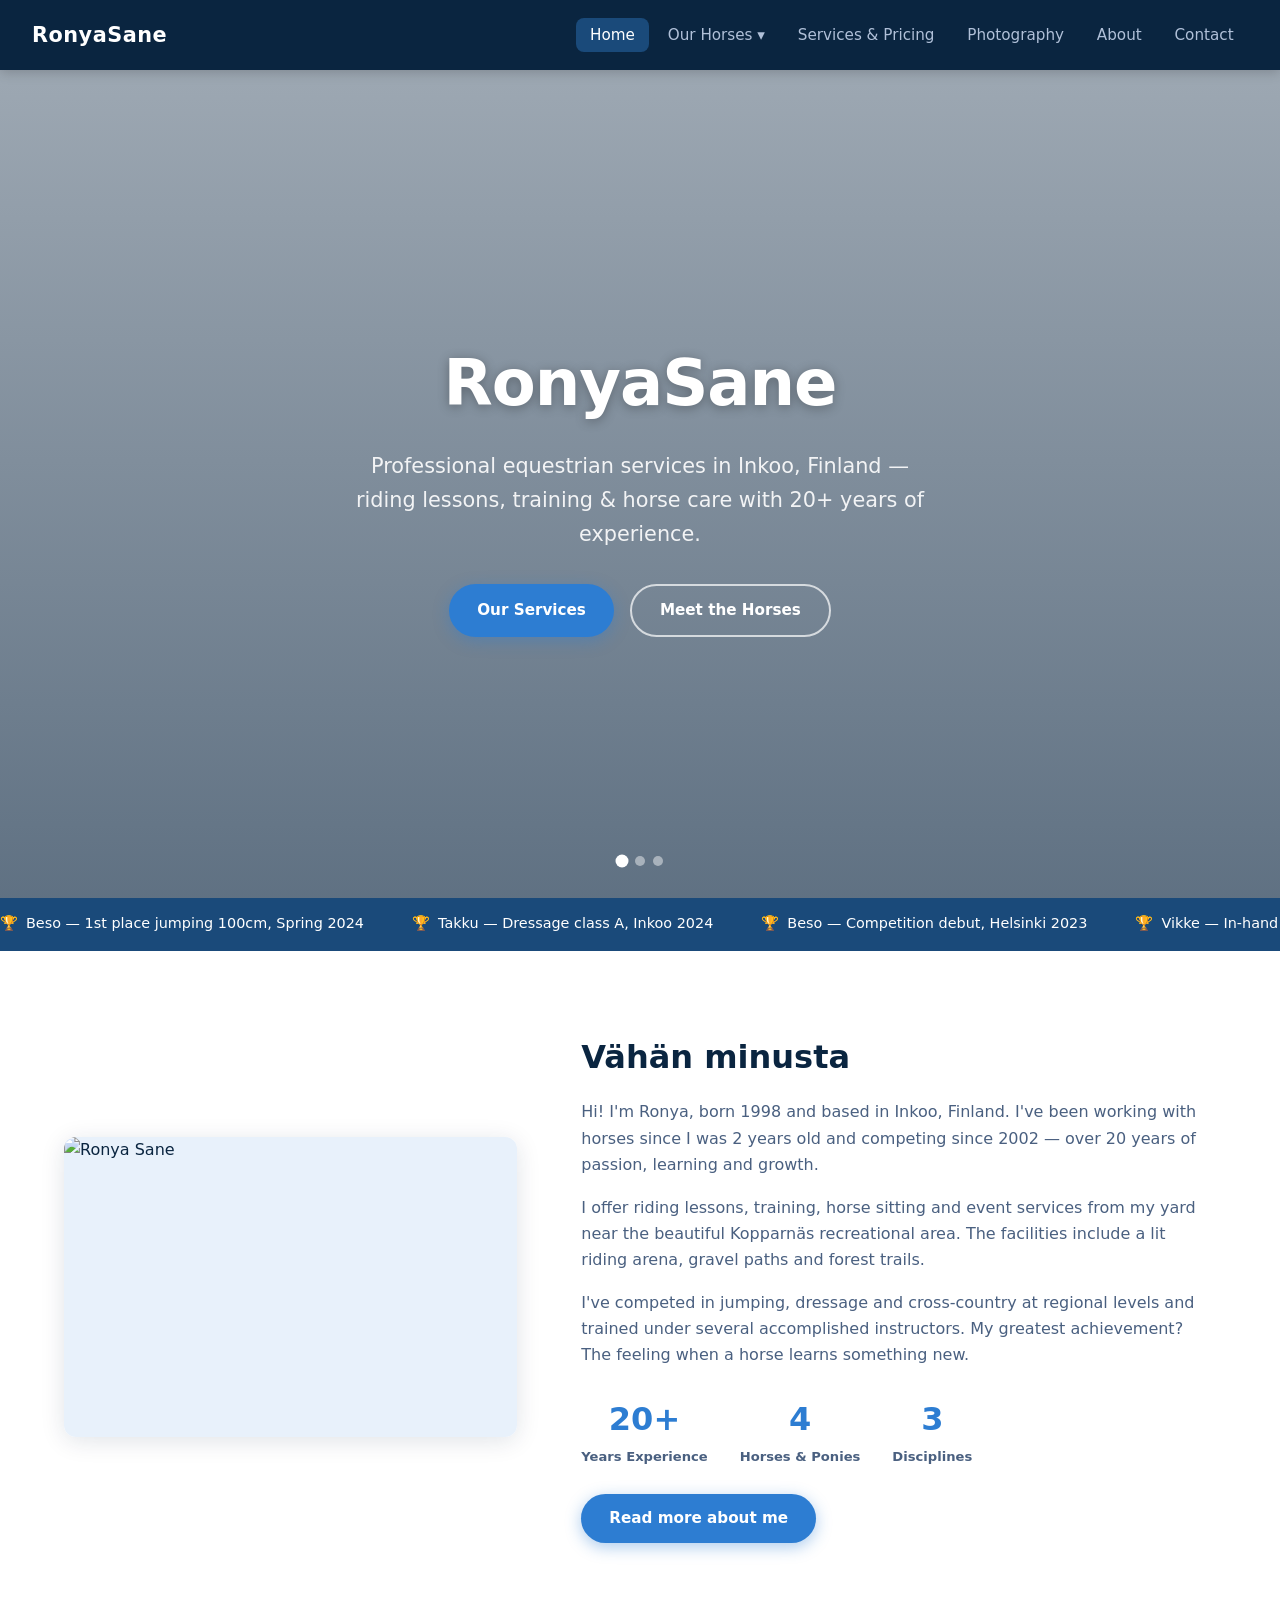
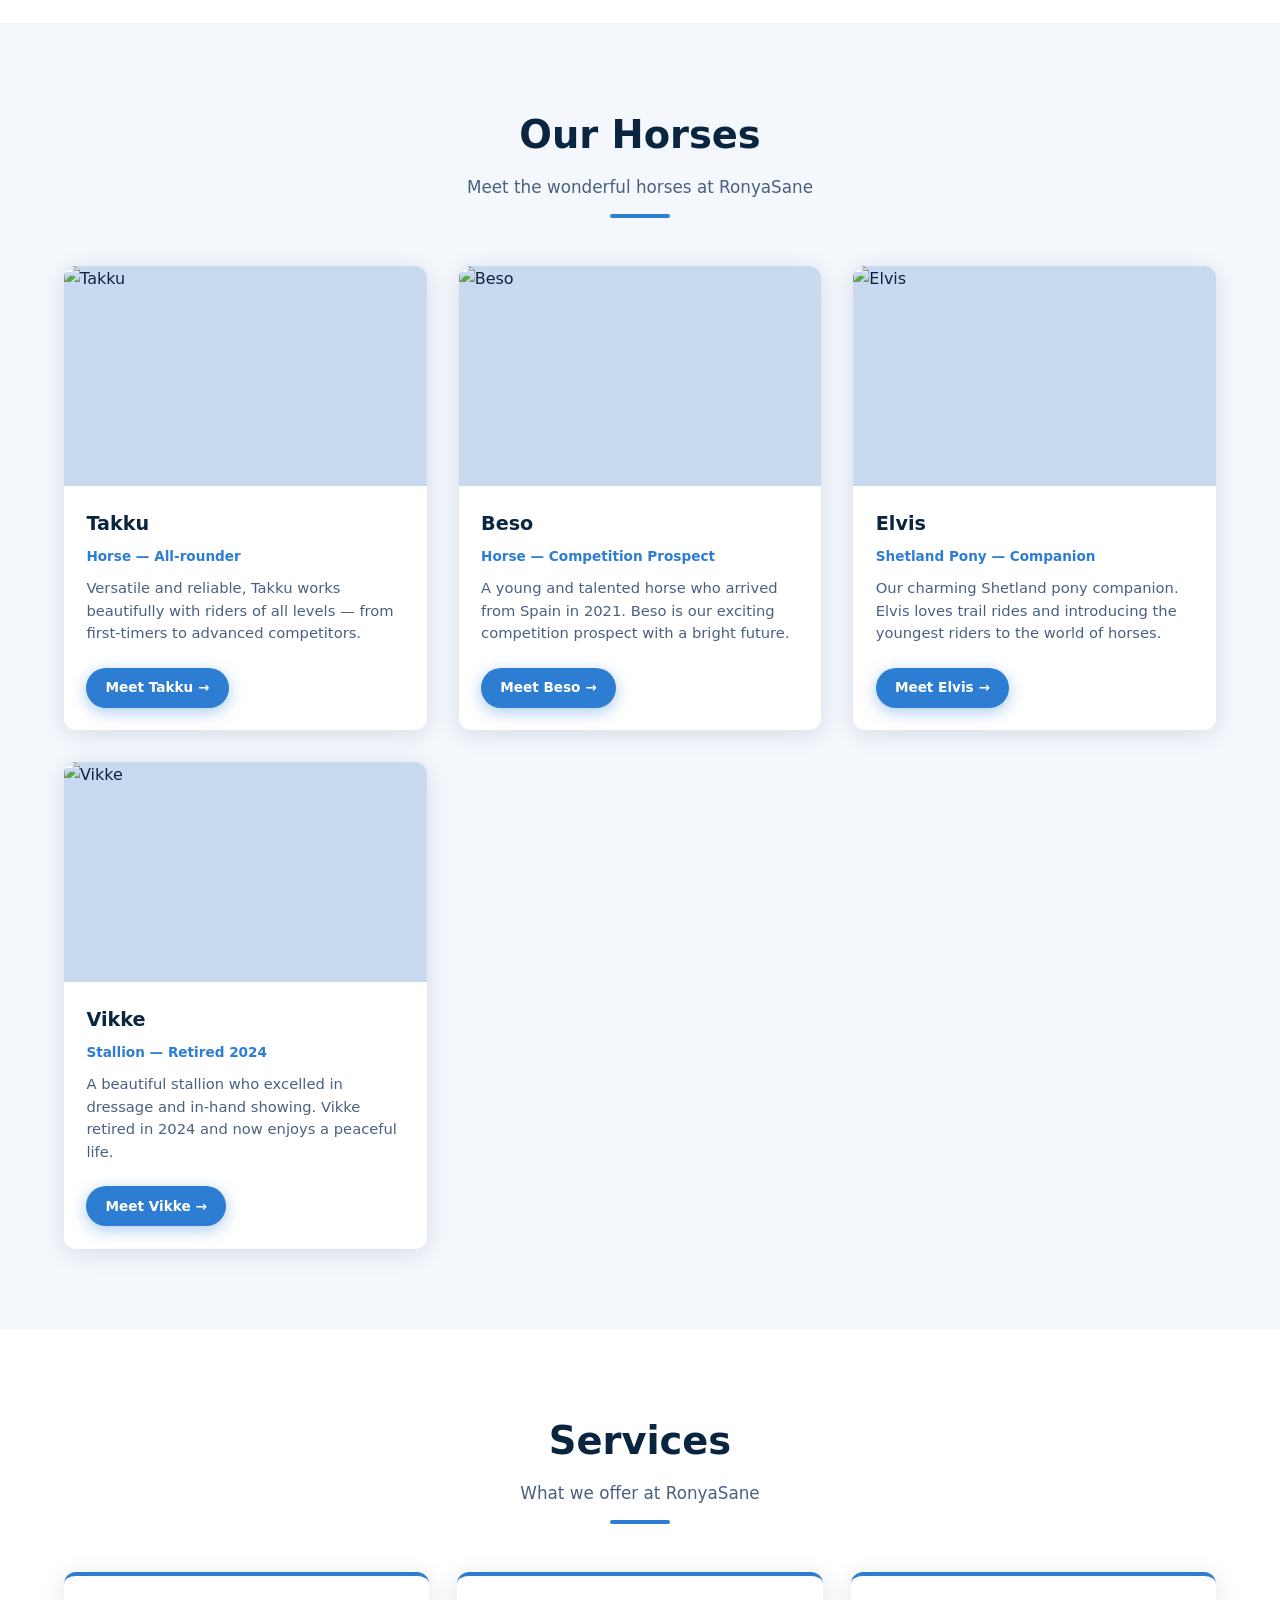
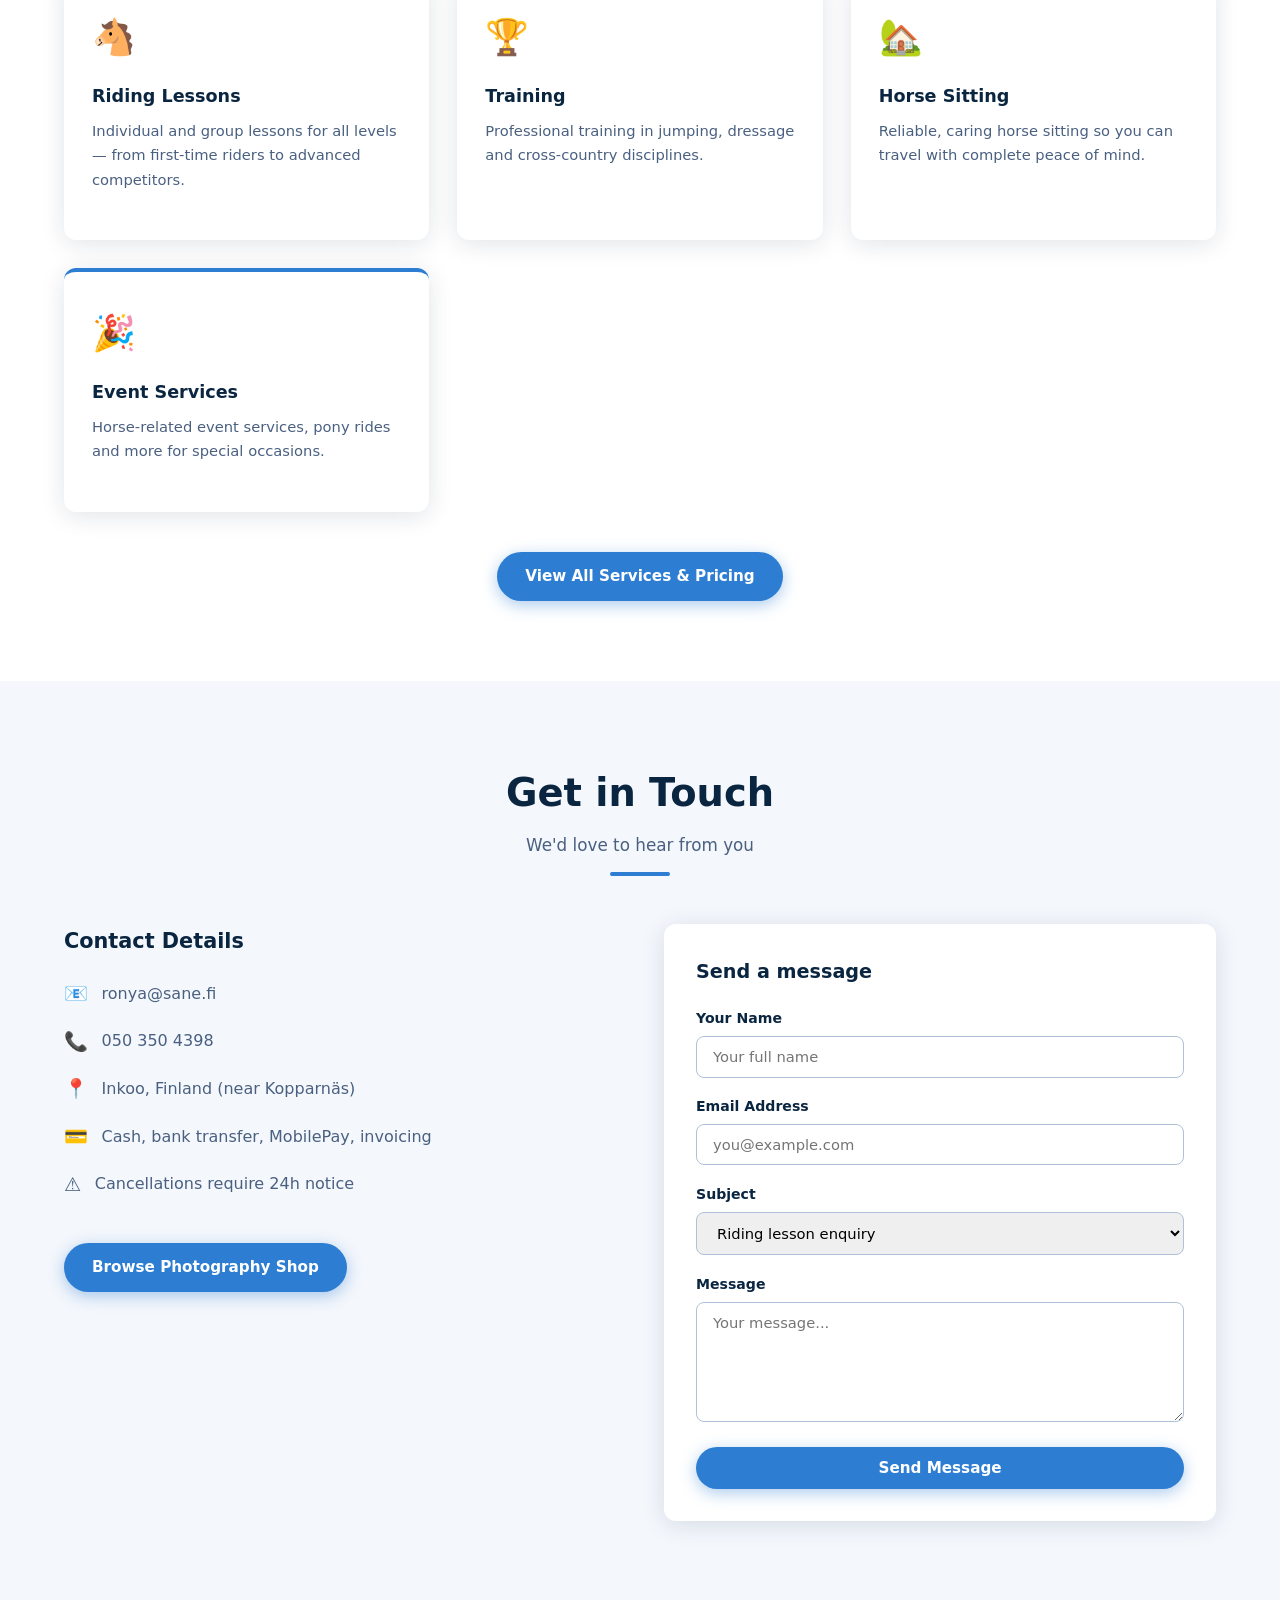
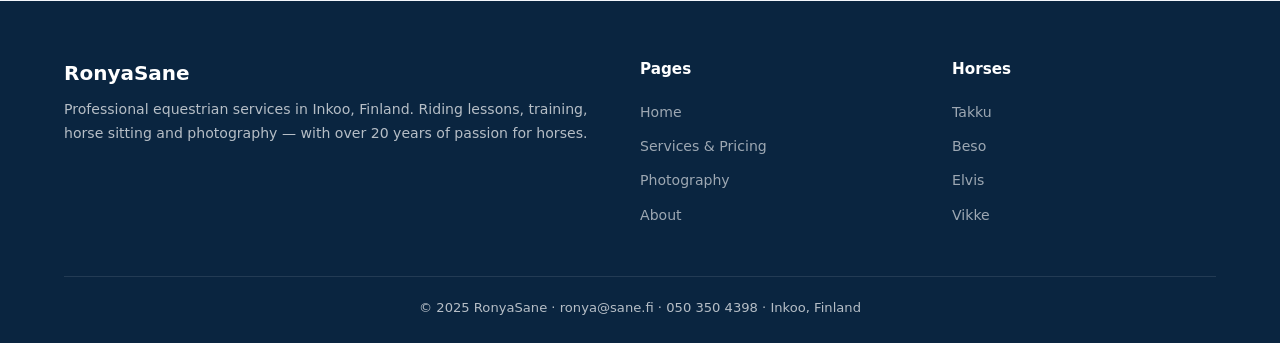
==== index.html @ 9259602b "feat: initial RonyaSane website - Homepage with fading hero slideshow, achievements ticker, horses g" ====
<!DOCTYPE html>
<html lang="en">
<head>
  <meta charset="UTF-8">
  <meta name="viewport" content="width=device-width, initial-scale=1.0">
  <title>RonyaSane — Equestrian Services, Inkoo Finland</title>
  <meta name="description" content="Professional equestrian services in Inkoo, Finland. Riding lessons, training, horse sitting and more with over 20 years of experience.">
  <link rel="stylesheet" href="css/style.css">
</head>
<body>

<!-- ===== NAVBAR ===== -->
<nav class="navbar">
  <div class="navbar-brand">
    <span>RonyaSane</span>
  </div>
  <ul class="nav-links">
    <li><a href="index.html" class="active">Home</a></li>
    <li class="nav-item">
      <a href="#">Our Horses ▾</a>
      <div class="dropdown">
        <a href="horses/takku.html">Takku</a>
        <a href="horses/beso.html">Beso</a>
        <a href="horses/elvis.html">Elvis</a>
        <a href="horses/vikke.html">Vikke</a>
      </div>
    </li>
    <li><a href="services.html">Services &amp; Pricing</a></li>
    <li><a href="photography.html">Photography</a></li>
    <li><a href="about.html">About</a></li>
    <li><a href="index.html#contact">Contact</a></li>
  </ul>
  <button class="hamburger" aria-label="Menu">
    <span></span><span></span><span></span>
  </button>
</nav>

<!-- ===== HERO SLIDESHOW =====
  HOW TO ADD PHOTOS TO THE SLIDESHOW:
  1. Upload your photo to the photos/slideshow/ folder in GitHub
  2. Copy one of the <div class="hero-slide"> blocks below
  3. Change the filename in background-image to match your new photo
  Photo format: JPG, recommended size 1920x1080px
-->
<section class="hero">
  <div class="hero-slides">
    <div class="hero-slide active" style="background-image: url('photos/slideshow/slide1.jpg')"></div>
    <div class="hero-slide" style="background-image: url('photos/slideshow/slide2.jpg')"></div>
    <div class="hero-slide" style="background-image: url('photos/slideshow/slide3.jpg')"></div>
    <!-- Add more: <div class="hero-slide" style="background-image: url('photos/slideshow/slide4.jpg')"></div> -->
  </div>
  <div class="hero-overlay"></div>
  <div class="hero-content">
    <h1>RonyaSane</h1>
    <p>Professional equestrian services in Inkoo, Finland — riding lessons, training &amp; horse care with 20+ years of experience.</p>
    <div style="display:flex;gap:1rem;justify-content:center;flex-wrap:wrap;">
      <a href="services.html" class="btn btn-primary">Our Services</a>
      <a href="#horses" class="btn btn-outline">Meet the Horses</a>
    </div>
  </div>
  <div class="hero-dots"></div>
</section>

<!-- ===== ACHIEVEMENTS TICKER =====
  Edit the ticker-item spans to update achievements.
  Duplicate all items at the bottom to keep the loop seamless.
-->
<div class="achievements-bar">
  <div class="ticker-wrap">
    <div class="ticker">
      <span class="ticker-item">Beso — 1st place jumping 100cm, Spring 2024</span>
      <span class="ticker-item">Takku — Dressage class A, Inkoo 2024</span>
      <span class="ticker-item">Beso — Competition debut, Helsinki 2023</span>
      <span class="ticker-item">Vikke — In-hand showing champion, 2022</span>
      <span class="ticker-item">Ronya — 20 years in equestrian sport</span>
      <!-- Duplicated for seamless scroll loop -->
      <span class="ticker-item">Beso — 1st place jumping 100cm, Spring 2024</span>
      <span class="ticker-item">Takku — Dressage class A, Inkoo 2024</span>
      <span class="ticker-item">Beso — Competition debut, Helsinki 2023</span>
      <span class="ticker-item">Vikke — In-hand showing champion, 2022</span>
      <span class="ticker-item">Ronya — 20 years in equestrian sport</span>
    </div>
  </div>
</div>

<!-- ===== ABOUT INTRO ===== -->
<section class="section">
  <div class="container">
    <div class="about-grid">
      <div class="about-img">
        <!-- Photo: photos/about/ronya.jpg — 800x1000px JPG -->
        <img src="photos/about/ronya.jpg" alt="Ronya Sane" style="min-height:300px;background:#e8f1fb;">
      </div>
      <div class="about-text">
        <h2>Vähän minusta</h2>
        <p>Hi! I'm Ronya, born 1998 and based in Inkoo, Finland. I've been working with horses since I was 2 years old and competing since 2002 — over 20 years of passion, learning and growth.</p>
        <p>I offer riding lessons, training, horse sitting and event services from my yard near the beautiful Kopparnäs recreational area. The facilities include a lit riding arena, gravel paths and forest trails.</p>
        <p>I've competed in jumping, dressage and cross-country at regional levels and trained under several accomplished instructors. My greatest achievement? The feeling when a horse learns something new.</p>
        <div class="stats-row">
          <div class="stat"><div class="stat-num">20+</div><div class="stat-label">Years Experience</div></div>
          <div class="stat"><div class="stat-num">4</div><div class="stat-label">Horses &amp; Ponies</div></div>
          <div class="stat"><div class="stat-num">3</div><div class="stat-label">Disciplines</div></div>
        </div>
        <br>
        <a href="about.html" class="btn btn-primary">Read more about me</a>
      </div>
    </div>
  </div>
</section>

<!-- ===== HORSES ===== -->
<section class="section section-alt" id="horses">
  <div class="container">
    <div class="section-title">
      <h2>Our Horses</h2>
      <p>Meet the wonderful horses at RonyaSane</p>
      <div class="divider"></div>
    </div>
    <div class="horses-grid">

      <div class="horse-card">
        <div class="horse-card-img">
          <!-- Photo: photos/takku/takku-main.jpg — 800x600px JPG -->
          <img src="photos/takku/takku-main.jpg" alt="Takku" style="min-height:220px;background:#c8daf0;">
        </div>
        <div class="horse-card-body">
          <h3>Takku</h3>
          <div class="horse-breed">Horse — All-rounder</div>
          <p>Versatile and reliable, Takku works beautifully with riders of all levels — from first-timers to advanced competitors.</p>
        </div>
        <div class="horse-card-footer">
          <a href="horses/takku.html" class="btn btn-primary" style="font-size:0.85rem;padding:0.55rem 1.2rem;">Meet Takku →</a>
        </div>
      </div>

      <div class="horse-card">
        <div class="horse-card-img">
          <!-- Photo: photos/beso/beso-main.jpg — 800x600px JPG -->
          <img src="photos/beso/beso-main.jpg" alt="Beso" style="min-height:220px;background:#c8daf0;">
        </div>
        <div class="horse-card-body">
          <h3>Beso</h3>
          <div class="horse-breed">Horse — Competition Prospect</div>
          <p>A young and talented horse who arrived from Spain in 2021. Beso is our exciting competition prospect with a bright future.</p>
        </div>
        <div class="horse-card-footer">
          <a href="horses/beso.html" class="btn btn-primary" style="font-size:0.85rem;padding:0.55rem 1.2rem;">Meet Beso →</a>
        </div>
      </div>

      <div class="horse-card">
        <div class="horse-card-img">
          <!-- Photo: photos/elvis/elvis-main.jpg — 800x600px JPG -->
          <img src="photos/elvis/elvis-main.jpg" alt="Elvis" style="min-height:220px;background:#c8daf0;">
        </div>
        <div class="horse-card-body">
          <h3>Elvis</h3>
          <div class="horse-breed">Shetland Pony — Companion</div>
          <p>Our charming Shetland pony companion. Elvis loves trail rides and introducing the youngest riders to the world of horses.</p>
        </div>
        <div class="horse-card-footer">
          <a href="horses/elvis.html" class="btn btn-primary" style="font-size:0.85rem;padding:0.55rem 1.2rem;">Meet Elvis →</a>
        </div>
      </div>

      <div class="horse-card">
        <div class="horse-card-img">
          <!-- Photo: photos/vikke/vikke-main.jpg — 800x600px JPG -->
          <img src="photos/vikke/vikke-main.jpg" alt="Vikke" style="min-height:220px;background:#c8daf0;">
        </div>
        <div class="horse-card-body">
          <h3>Vikke</h3>
          <div class="horse-breed">Stallion — Retired 2024</div>
          <p>A beautiful stallion who excelled in dressage and in-hand showing. Vikke retired in 2024 and now enjoys a peaceful life.</p>
        </div>
        <div class="horse-card-footer">
          <a href="horses/vikke.html" class="btn btn-primary" style="font-size:0.85rem;padding:0.55rem 1.2rem;">Meet Vikke →</a>
        </div>
      </div>

    </div>
  </div>
</section>

<!-- ===== SERVICES PREVIEW ===== -->
<section class="section">
  <div class="container">
    <div class="section-title">
      <h2>Services</h2>
      <p>What we offer at RonyaSane</p>
      <div class="divider"></div>
    </div>
    <div class="services-grid">
      <div class="service-card">
        <div class="service-icon">🐴</div>
        <h3>Riding Lessons</h3>
        <p>Individual and group lessons for all levels — from first-time riders to advanced competitors.</p>
      </div>
      <div class="service-card">
        <div class="service-icon">🏆</div>
        <h3>Training</h3>
        <p>Professional training in jumping, dressage and cross-country disciplines.</p>
      </div>
      <div class="service-card">
        <div class="service-icon">🏡</div>
        <h3>Horse Sitting</h3>
        <p>Reliable, caring horse sitting so you can travel with complete peace of mind.</p>
      </div>
      <div class="service-card">
        <div class="service-icon">🎉</div>
        <h3>Event Services</h3>
        <p>Horse-related event services, pony rides and more for special occasions.</p>
      </div>
    </div>
    <div style="text-align:center;margin-top:2.5rem;">
      <a href="services.html" class="btn btn-primary">View All Services &amp; Pricing</a>
    </div>
  </div>
</section>

<!-- ===== CONTACT ===== -->
<section class="section section-alt" id="contact">
  <div class="container">
    <div class="section-title">
      <h2>Get in Touch</h2>
      <p>We'd love to hear from you</p>
      <div class="divider"></div>
    </div>
    <div class="contact-grid">
      <div class="contact-info">
        <h3>Contact Details</h3>
        <div class="contact-row"><span class="icon">📧</span><span>ronya@sane.fi</span></div>
        <div class="contact-row"><span class="icon">📞</span><span>050 350 4398</span></div>
        <div class="contact-row"><span class="icon">📍</span><span>Inkoo, Finland (near Kopparnäs)</span></div>
        <div class="contact-row"><span class="icon">💳</span><span>Cash, bank transfer, MobilePay, invoicing</span></div>
        <div class="contact-row"><span class="icon">⚠️</span><span>Cancellations require 24h notice</span></div>
        <br>
        <a href="photography.html" class="btn btn-primary">Browse Photography Shop</a>
      </div>
      <div class="contact-form-box">
        <h3 style="color:var(--blue-dark);font-size:1.2rem;margin-bottom:1.25rem;">Send a message</h3>
        <form action="mailto:ronya@sane.fi" method="get" enctype="text/plain">
          <div class="form-group">
            <label for="name">Your Name</label>
            <input type="text" id="name" name="name" placeholder="Your full name" required>
          </div>
          <div class="form-group">
            <label for="cemail">Email Address</label>
            <input type="email" id="cemail" name="email" placeholder="you@example.com">
          </div>
          <div class="form-group">
            <label for="subject">Subject</label>
            <select id="subject" name="subject">
              <option>Riding lesson enquiry</option>
              <option>Training enquiry</option>
              <option>Horse sitting</option>
              <option>Event services</option>
              <option>General question</option>
            </select>
          </div>
          <div class="form-group">
            <label for="message">Message</label>
            <textarea id="message" name="body" placeholder="Your message..."></textarea>
          </div>
          <button type="submit" class="btn btn-primary" style="width:100%;justify-content:center;">Send Message</button>
        </form>
      </div>
    </div>
  </div>
</section>

<!-- ===== FOOTER ===== -->
<footer class="footer">
  <div class="container">
    <div class="footer-grid">
      <div class="footer-brand">
        <h3>RonyaSane</h3>
        <p>Professional equestrian services in Inkoo, Finland. Riding lessons, training, horse sitting and photography — with over 20 years of passion for horses.</p>
      </div>
      <div class="footer-col">
        <h4>Pages</h4>
        <ul>
          <li><a href="index.html">Home</a></li>
          <li><a href="services.html">Services &amp; Pricing</a></li>
          <li><a href="photography.html">Photography</a></li>
          <li><a href="about.html">About</a></li>
        </ul>
      </div>
      <div class="footer-col">
        <h4>Horses</h4>
        <ul>
          <li><a href="horses/takku.html">Takku</a></li>
          <li><a href="horses/beso.html">Beso</a></li>
          <li><a href="horses/elvis.html">Elvis</a></li>
          <li><a href="horses/vikke.html">Vikke</a></li>
        </ul>
      </div>
    </div>
    <div class="footer-bottom">
      <p>© 2025 RonyaSane · ronya@sane.fi · 050 350 4398 · Inkoo, Finland</p>
    </div>
  </div>
</footer>

<script src="js/main.js"></script>
</body>
</html>
---- css/style.css ----
/* ===== CSS VARIABLES ===== */
:root {
  --blue-dark: #0a2540;
  --blue-mid: #1a4a7a;
  --blue-light: #2d7dd2;
  --blue-pale: #e8f1fb;
  --white: #ffffff;
  --grey-light: #f4f7fc;
  --grey-mid: #b0c0d8;
  --text-dark: #0a2540;
  --text-mid: #4a6080;
  --shadow: 0 4px 24px rgba(10,37,64,0.12);
  --radius: 12px;
  --transition: 0.3s ease;
}

/* ===== RESET ===== */
*, *::before, *::after { box-sizing: border-box; margin: 0; padding: 0; }
html { scroll-behavior: smooth; }
body {
  font-family: 'Segoe UI', system-ui, sans-serif;
  color: var(--text-dark);
  background: var(--white);
  line-height: 1.65;
}
img { max-width: 100%; display: block; }
a { color: var(--blue-light); text-decoration: none; transition: color var(--transition); }
a:hover { color: var(--blue-dark); }

/* ===== NAVBAR ===== */
.navbar {
  position: sticky; top: 0; z-index: 1000;
  background: var(--blue-dark);
  display: flex; align-items: center; justify-content: space-between;
  padding: 0 2rem;
  height: 70px;
  box-shadow: 0 2px 12px rgba(0,0,0,0.2);
}
.navbar-brand {
  display: flex; align-items: center; gap: 0.75rem;
}
.navbar-brand span {
  font-size: 1.3rem; font-weight: 700;
  color: var(--white); letter-spacing: 0.5px;
}
.nav-links {
  display: flex; align-items: center; gap: 0.25rem;
  list-style: none;
}
.nav-links a {
  color: var(--grey-mid);
  padding: 0.5rem 0.9rem;
  border-radius: 8px;
  font-size: 0.95rem; font-weight: 500;
  transition: all var(--transition);
}
.nav-links a:hover, .nav-links a.active {
  color: var(--white); background: var(--blue-mid);
}
.nav-item { position: relative; }
.dropdown {
  display: none;
  position: absolute; top: calc(100% + 8px); left: 0;
  background: var(--blue-dark);
  border-radius: var(--radius);
  min-width: 180px;
  box-shadow: var(--shadow);
  overflow: hidden;
  border: 1px solid rgba(255,255,255,0.08);
}
.nav-item:hover .dropdown { display: block; }
.dropdown a {
  display: block; padding: 0.65rem 1.1rem;
  border-radius: 0;
  border-bottom: 1px solid rgba(255,255,255,0.06);
}
.dropdown a:last-child { border-bottom: none; }

.hamburger { display: none; flex-direction: column; gap: 5px; cursor: pointer; padding: 4px; background: none; border: none; }
.hamburger span { display: block; width: 24px; height: 2px; background: var(--white); border-radius: 2px; transition: all var(--transition); }

/* ===== HERO SLIDESHOW ===== */
.hero {
  position: relative; height: 92vh; overflow: hidden;
  display: flex; align-items: center; justify-content: center;
}
.hero-slides { position: absolute; inset: 0; }
.hero-slide {
  position: absolute; inset: 0;
  background-size: cover; background-position: center;
  opacity: 0; transition: opacity 1.4s ease;
}
.hero-slide.active { opacity: 1; }
.hero-overlay {
  position: absolute; inset: 0;
  background: linear-gradient(to bottom, rgba(10,37,64,0.4) 0%, rgba(10,37,64,0.65) 100%);
}
.hero-content {
  position: relative; z-index: 2;
  text-align: center; color: var(--white);
  padding: 0 1.5rem;
}
.hero-content h1 {
  font-size: clamp(2.2rem, 5vw, 4rem);
  font-weight: 800; letter-spacing: -1px;
  margin-bottom: 0.75rem;
  text-shadow: 0 2px 12px rgba(0,0,0,0.3);
}
.hero-content p {
  font-size: clamp(1rem, 2vw, 1.3rem);
  opacity: 0.9; max-width: 600px; margin: 0 auto 2rem;
}
.hero-dots {
  position: absolute; bottom: 2rem; left: 50%; transform: translateX(-50%);
  display: flex; gap: 8px; z-index: 3;
}
.hero-dot {
  width: 10px; height: 10px; border-radius: 50%;
  background: rgba(255,255,255,0.45); cursor: pointer;
  transition: all var(--transition); border: none;
}
.hero-dot.active { background: var(--white); transform: scale(1.3); }

/* ===== BUTTONS ===== */
.btn {
  display: inline-flex; align-items: center; gap: 0.5rem;
  padding: 0.75rem 1.75rem; border-radius: 50px;
  font-weight: 600; font-size: 0.95rem;
  cursor: pointer; transition: all var(--transition);
  border: none; font-family: inherit;
}
.btn-primary {
  background: var(--blue-light); color: var(--white);
  box-shadow: 0 4px 16px rgba(45,125,210,0.4);
}
.btn-primary:hover { background: var(--blue-mid); transform: translateY(-2px); color: var(--white); }
.btn-outline {
  background: transparent; color: var(--white);
  border: 2px solid rgba(255,255,255,0.7);
}
.btn-outline:hover { background: var(--white); color: var(--blue-dark); }

/* ===== SECTIONS ===== */
.section { padding: 5rem 0; }
.section-alt { background: var(--grey-light); }
.container { max-width: 1200px; margin: 0 auto; padding: 0 1.5rem; }
.section-title { text-align: center; margin-bottom: 3rem; }
.section-title h2 {
  font-size: clamp(1.8rem, 3vw, 2.6rem);
  font-weight: 800; color: var(--blue-dark); margin-bottom: 0.5rem;
}
.section-title p { color: var(--text-mid); font-size: 1.05rem; }
.section-title .divider {
  width: 60px; height: 4px;
  background: var(--blue-light); border-radius: 2px;
  margin: 0.75rem auto 0;
}

/* ===== HORSES GRID ===== */
.horses-grid {
  display: grid;
  grid-template-columns: repeat(auto-fill, minmax(280px, 1fr));
  gap: 2rem;
}
.horse-card {
  background: var(--white); border-radius: var(--radius);
  overflow: hidden; box-shadow: var(--shadow);
  transition: transform var(--transition), box-shadow var(--transition);
}
.horse-card:hover { transform: translateY(-6px); box-shadow: 0 12px 36px rgba(10,37,64,0.18); }
.horse-card-img { height: 220px; overflow: hidden; }
.horse-card-img img { width: 100%; height: 100%; object-fit: cover; transition: transform 0.5s ease; }
.horse-card:hover .horse-card-img img { transform: scale(1.06); }
.horse-card-body { padding: 1.4rem; }
.horse-card-body h3 { font-size: 1.2rem; font-weight: 700; color: var(--blue-dark); margin-bottom: 0.3rem; }
.horse-breed { font-size: 0.85rem; color: var(--blue-light); font-weight: 600; margin-bottom: 0.6rem; }
.horse-card-body p { font-size: 0.92rem; color: var(--text-mid); line-height: 1.55; }
.horse-card-footer { padding: 0 1.4rem 1.4rem; }

/* ===== ACHIEVEMENTS TICKER ===== */
.achievements-bar { background: var(--blue-mid); padding: 0.9rem 0; overflow: hidden; }
.ticker-wrap { overflow: hidden; }
.ticker {
  display: flex; gap: 3rem;
  animation: ticker 30s linear infinite;
  white-space: nowrap;
}
.ticker-item { color: var(--white); font-size: 0.9rem; font-weight: 500; display: flex; align-items: center; gap: 0.5rem; }
.ticker-item::before { content: '🏆'; }
@keyframes ticker { from { transform: translateX(0); } to { transform: translateX(-50%); } }

/* ===== PAGE HERO ===== */
.page-hero {
  height: 50vh; position: relative;
  display: flex; align-items: flex-end;
  background-size: cover; background-position: center;
}
.page-hero-overlay {
  position: absolute; inset: 0;
  background: linear-gradient(to top, rgba(10,37,64,0.85) 0%, transparent 60%);
}
.page-hero-content { position: relative; z-index: 1; padding: 2rem; color: var(--white); }
.page-hero-content h1 { font-size: clamp(2rem, 4vw, 3rem); font-weight: 800; }
.badge {
  display: inline-block; padding: 0.3rem 1rem;
  background: var(--blue-light); border-radius: 50px;
  font-size: 0.82rem; font-weight: 600; margin-top: 0.5rem; color: var(--white);
}

/* ===== GALLERY SLIDESHOW ===== */
.gallery-slideshow {
  position: relative; border-radius: var(--radius); overflow: hidden;
  background: var(--blue-dark); aspect-ratio: 16/9;
}
.gallery-slide { position: absolute; inset: 0; opacity: 0; transition: opacity 0.8s ease; }
.gallery-slide.active { opacity: 1; }
.gallery-slide img { width: 100%; height: 100%; object-fit: cover; }
.gallery-nav {
  position: absolute; top: 50%; transform: translateY(-50%);
  display: flex; justify-content: space-between; width: 100%; padding: 0 1rem;
  z-index: 2;
}
.gallery-btn {
  background: rgba(255,255,255,0.2); backdrop-filter: blur(4px);
  border: none; color: var(--white);
  width: 44px; height: 44px; border-radius: 50%;
  font-size: 1.1rem; cursor: pointer;
  transition: background var(--transition);
  display: flex; align-items: center; justify-content: center;
}
.gallery-btn:hover { background: rgba(255,255,255,0.4); }
.gallery-thumbs { display: flex; gap: 0.75rem; margin-top: 0.75rem; overflow-x: auto; padding-bottom: 0.5rem; }
.gallery-thumb { flex-shrink: 0; width: 80px; height: 60px; border-radius: 8px; overflow: hidden; cursor: pointer; border: 2px solid transparent; transition: border-color var(--transition); }
.gallery-thumb.active { border-color: var(--blue-light); }
.gallery-thumb img { width: 100%; height: 100%; object-fit: cover; }

/* ===== STORY / CONTENT ===== */
.story-grid { display: grid; grid-template-columns: 1fr 1fr; gap: 4rem; align-items: center; }
.story-text h2 { font-size: 1.9rem; font-weight: 800; color: var(--blue-dark); margin-bottom: 1rem; }
.story-text p { color: var(--text-mid); margin-bottom: 1rem; }
.story-img { border-radius: var(--radius); overflow: hidden; box-shadow: var(--shadow); }

/* ===== ACHIEVEMENTS LIST ===== */
.achievements-list { display: flex; flex-direction: column; gap: 0.75rem; }
.achievement-item {
  display: flex; align-items: center; gap: 1rem;
  background: var(--white); border-radius: 10px;
  padding: 1rem 1.25rem; box-shadow: 0 2px 8px rgba(10,37,64,0.07);
  border-left: 4px solid var(--blue-light);
}
.achievement-icon { font-size: 1.4rem; flex-shrink: 0; }
.achievement-info h4 { font-size: 0.95rem; font-weight: 700; color: var(--blue-dark); }
.achievement-info p { font-size: 0.85rem; color: var(--text-mid); }
.achievement-date { margin-left: auto; font-size: 0.82rem; color: var(--blue-light); font-weight: 600; white-space: nowrap; }

/* ===== PHOTOGRAPHY SHOP ===== */
.photo-grid {
  display: grid; grid-template-columns: repeat(auto-fill, minmax(260px, 1fr));
  gap: 1.5rem;
}
.photo-item {
  position: relative; border-radius: var(--radius); overflow: hidden;
  background: var(--blue-dark); box-shadow: var(--shadow);
}
.photo-item img {
  width: 100%; display: block;
  transition: transform 0.5s ease, filter 0.3s ease;
  user-select: none; pointer-events: none;
  -webkit-user-drag: none;
}
.photo-item:hover img { transform: scale(1.04); filter: brightness(0.75); }
.photo-watermark {
  position: absolute; inset: 0;
  display: flex; align-items: center; justify-content: center;
  pointer-events: none; z-index: 2;
}
.photo-watermark-text {
  font-size: clamp(0.9rem, 2.5vw, 1.3rem);
  font-weight: 800; color: rgba(255,255,255,0.35);
  letter-spacing: 2px; text-transform: uppercase;
  transform: rotate(-30deg); white-space: nowrap;
  text-shadow: 0 1px 4px rgba(0,0,0,0.5);
  user-select: none;
}
.photo-overlay {
  position: absolute; inset: 0; z-index: 3;
  display: flex; flex-direction: column;
  align-items: center; justify-content: flex-end;
  padding: 1.25rem;
  background: linear-gradient(to top, rgba(10,37,64,0.85) 0%, transparent 50%);
  opacity: 0; transition: opacity var(--transition);
}
.photo-item:hover .photo-overlay { opacity: 1; }
.photo-title { color: var(--white); font-weight: 600; margin-bottom: 0.5rem; text-align: center; font-size: 0.9rem; }
.photo-price { color: #7ec8f7; font-weight: 700; margin-bottom: 0.75rem; }
.add-to-basket {
  background: var(--blue-light); color: var(--white);
  border: none; padding: 0.55rem 1.2rem; border-radius: 50px;
  font-weight: 600; font-size: 0.85rem; cursor: pointer;
  transition: background var(--transition); font-family: inherit;
}
.add-to-basket:hover { background: var(--blue-dark); }

/* ===== BASKET ===== */
.basket-toggle {
  position: fixed; bottom: 2rem; right: 2rem; z-index: 900;
  background: var(--blue-dark); color: var(--white);
  width: 60px; height: 60px; border-radius: 50%;
  display: flex; align-items: center; justify-content: center;
  font-size: 1.4rem; cursor: pointer; box-shadow: var(--shadow);
  transition: transform var(--transition); border: none;
}
.basket-toggle:hover { transform: scale(1.1); }
.basket-badge {
  position: absolute; top: -4px; right: -4px;
  background: var(--blue-light); color: var(--white);
  width: 22px; height: 22px; border-radius: 50%;
  font-size: 0.75rem; font-weight: 700;
  display: flex; align-items: center; justify-content: center;
}
.basket-panel {
  position: fixed; right: 0; top: 0; bottom: 0;
  width: min(400px, 100vw); z-index: 1100;
  background: var(--white); box-shadow: -4px 0 30px rgba(10,37,64,0.15);
  transform: translateX(100%); transition: transform var(--transition);
  display: flex; flex-direction: column;
}
.basket-panel.open { transform: translateX(0); }
.basket-header {
  background: var(--blue-dark); color: var(--white);
  padding: 1.25rem 1.5rem;
  display: flex; align-items: center; justify-content: space-between;
}
.basket-header h3 { font-size: 1.1rem; font-weight: 700; }
.basket-close { background: none; border: none; color: var(--white); font-size: 1.3rem; cursor: pointer; opacity: 0.8; }
.basket-close:hover { opacity: 1; }
.basket-items { flex: 1; overflow-y: auto; padding: 1.25rem; }
.basket-item {
  display: flex; align-items: center; gap: 1rem;
  padding: 0.85rem 0; border-bottom: 1px solid var(--blue-pale);
}
.basket-item-thumb { width: 64px; height: 48px; object-fit: cover; border-radius: 6px; flex-shrink: 0; }
.basket-item-info { flex: 1; }
.basket-item-info h4 { font-size: 0.9rem; font-weight: 600; color: var(--blue-dark); }
.basket-item-info p { font-size: 0.82rem; color: var(--text-mid); }
.basket-item-remove { background: none; border: none; color: var(--grey-mid); cursor: pointer; font-size: 1rem; }
.basket-item-remove:hover { color: #e53e3e; }
.basket-empty { text-align: center; color: var(--text-mid); padding: 3rem 1rem; }
.basket-footer { padding: 1.25rem 1.5rem; border-top: 1px solid var(--blue-pale); background: var(--grey-light); }
.basket-total { display: flex; justify-content: space-between; font-weight: 700; font-size: 1rem; color: var(--blue-dark); margin-bottom: 1rem; }
.basket-form input, .basket-form textarea {
  width: 100%; padding: 0.65rem 1rem;
  border: 1.5px solid var(--grey-mid); border-radius: 8px;
  font-size: 0.9rem; margin-bottom: 0.6rem;
  transition: border-color var(--transition); font-family: inherit;
}
.basket-form input:focus, .basket-form textarea:focus { border-color: var(--blue-light); outline: none; }
.basket-form textarea { resize: vertical; min-height: 60px; }
.checkout-btn {
  width: 100%; background: var(--blue-light); color: var(--white);
  border: none; padding: 0.85rem; border-radius: 50px;
  font-weight: 700; font-size: 0.95rem; cursor: pointer;
  transition: background var(--transition); font-family: inherit;
}
.checkout-btn:hover { background: var(--blue-dark); }
.basket-overlay { position: fixed; inset: 0; z-index: 1050; background: rgba(10,37,64,0.4); backdrop-filter: blur(2px); display: none; }
.basket-overlay.open { display: block; }

/* ===== SERVICES ===== */
.services-grid { display: grid; grid-template-columns: repeat(auto-fill, minmax(280px, 1fr)); gap: 1.75rem; }
.service-card {
  background: var(--white); border-radius: var(--radius);
  padding: 2rem 1.75rem; box-shadow: var(--shadow);
  transition: transform var(--transition); border-top: 4px solid var(--blue-light);
}
.service-card:hover { transform: translateY(-4px); }
.service-icon { font-size: 2.2rem; margin-bottom: 1rem; }
.service-card h3 { font-size: 1.1rem; font-weight: 700; color: var(--blue-dark); margin-bottom: 0.5rem; }
.service-card p { color: var(--text-mid); font-size: 0.92rem; margin-bottom: 1rem; }
.service-price { font-size: 1.3rem; font-weight: 800; color: var(--blue-light); }
.service-price span { font-size: 0.82rem; font-weight: 400; color: var(--text-mid); }

/* ===== ABOUT ===== */
.about-grid { display: grid; grid-template-columns: 1fr 1.4fr; gap: 4rem; align-items: center; }
.about-img { border-radius: var(--radius); overflow: hidden; box-shadow: var(--shadow); }
.about-img img { width: 100%; }
.about-text h2 { font-size: 2rem; font-weight: 800; color: var(--blue-dark); margin-bottom: 1rem; }
.about-text p { color: var(--text-mid); margin-bottom: 1rem; }
.stats-row { display: flex; gap: 2rem; margin-top: 1.5rem; flex-wrap: wrap; }
.stat { text-align: center; }
.stat-num { font-size: 2rem; font-weight: 800; color: var(--blue-light); }
.stat-label { font-size: 0.82rem; color: var(--text-mid); font-weight: 600; }

/* ===== CONTACT ===== */
.contact-grid { display: grid; grid-template-columns: 1fr 1fr; gap: 3rem; }
.contact-info h3 { font-size: 1.3rem; font-weight: 700; color: var(--blue-dark); margin-bottom: 1.25rem; }
.contact-row { display: flex; align-items: center; gap: 0.85rem; margin-bottom: 1rem; color: var(--text-mid); }
.contact-row .icon { font-size: 1.2rem; flex-shrink: 0; }
.contact-form-box { background: var(--white); padding: 2rem; border-radius: var(--radius); box-shadow: var(--shadow); }
.form-group { margin-bottom: 1.1rem; }
.form-group label { display: block; font-weight: 600; font-size: 0.88rem; color: var(--blue-dark); margin-bottom: 0.35rem; }
.form-group input, .form-group textarea, .form-group select {
  width: 100%; padding: 0.7rem 1rem;
  border: 1.5px solid var(--grey-mid); border-radius: 8px;
  font-size: 0.92rem; font-family: inherit;
  transition: border-color var(--transition);
}
.form-group input:focus, .form-group textarea:focus, .form-group select:focus { border-color: var(--blue-light); outline: none; }
.form-group textarea { min-height: 120px; resize: vertical; }

/* ===== FOOTER ===== */
.footer { background: var(--blue-dark); color: rgba(255,255,255,0.7); padding: 3.5rem 0 1.5rem; }
.footer-grid { display: grid; grid-template-columns: 2fr 1fr 1fr; gap: 3rem; margin-bottom: 2.5rem; }
.footer-brand h3 { color: var(--white); font-size: 1.25rem; font-weight: 700; margin-bottom: 0.5rem; }
.footer-brand p { font-size: 0.88rem; line-height: 1.7; }
.footer-col h4 { color: var(--white); font-size: 0.95rem; font-weight: 700; margin-bottom: 1rem; }
.footer-col ul { list-style: none; }
.footer-col ul li { margin-bottom: 0.5rem; }
.footer-col ul a { color: rgba(255,255,255,0.6); font-size: 0.88rem; }
.footer-col ul a:hover { color: var(--white); }
.footer-bottom { border-top: 1px solid rgba(255,255,255,0.1); padding-top: 1.25rem; text-align: center; font-size: 0.82rem; }

/* ===== TOAST ===== */
.toast {
  position: fixed; bottom: 6rem; right: 2rem; z-index: 2000;
  background: var(--blue-dark); color: var(--white);
  padding: 0.85rem 1.5rem; border-radius: 50px;
  font-size: 0.9rem; font-weight: 600; box-shadow: var(--shadow);
  transform: translateY(20px); opacity: 0;
  transition: all var(--transition); pointer-events: none;
}
.toast.show { transform: translateY(0); opacity: 1; }

/* ===== MODAL ===== */
.modal-overlay {
  position: fixed; inset: 0; z-index: 2000;
  background: rgba(10,37,64,0.5);
  align-items: center; justify-content: center;
  display: none;
}
.modal-overlay.open { display: flex; }
.modal { background: var(--white); border-radius: var(--radius); padding: 2.5rem; max-width: 440px; width: 90%; text-align: center; box-shadow: var(--shadow); }
.modal-icon { font-size: 3rem; margin-bottom: 1rem; }
.modal h3 { font-size: 1.4rem; font-weight: 800; color: var(--blue-dark); margin-bottom: 0.5rem; }
.modal p { color: var(--text-mid); margin-bottom: 1.5rem; }

/* ===== RESPONSIVE ===== */
@media (max-width: 900px) {
  .story-grid, .about-grid, .contact-grid { grid-template-columns: 1fr; gap: 2rem; }
  .footer-grid { grid-template-columns: 1fr 1fr; }
}
@media (max-width: 700px) {
  .nav-links { display: none; flex-direction: column; position: fixed; inset: 70px 0 0 0; background: var(--blue-dark); padding: 1.5rem; gap: 0.5rem; overflow-y: auto; z-index: 999; }
  .nav-links.open { display: flex; }
  .hamburger { display: flex; }
  .dropdown { position: static; box-shadow: none; border: none; background: rgba(255,255,255,0.05); border-radius: 8px; margin-top: 0.25rem; }
  .footer-grid { grid-template-columns: 1fr; gap: 2rem; }
  .hero { height: 75vh; }
  .page-hero { height: 40vh; }
}
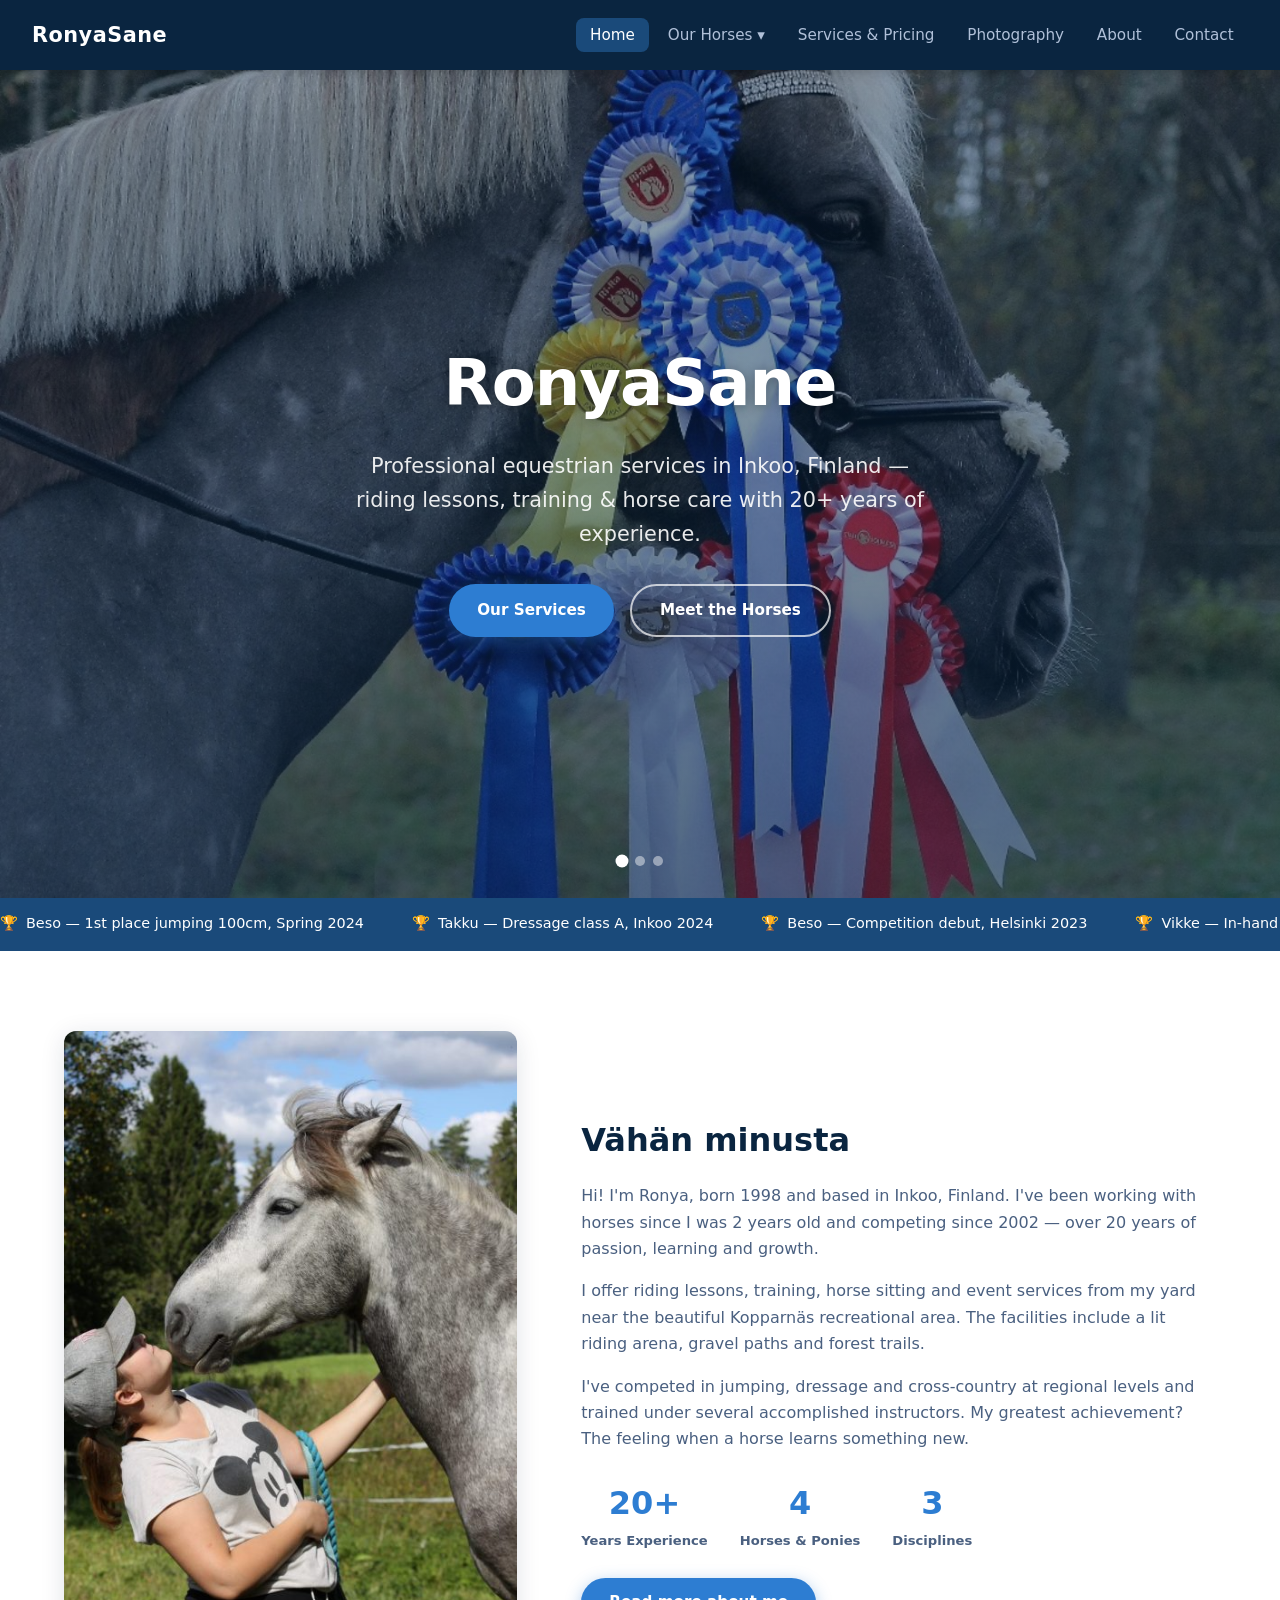
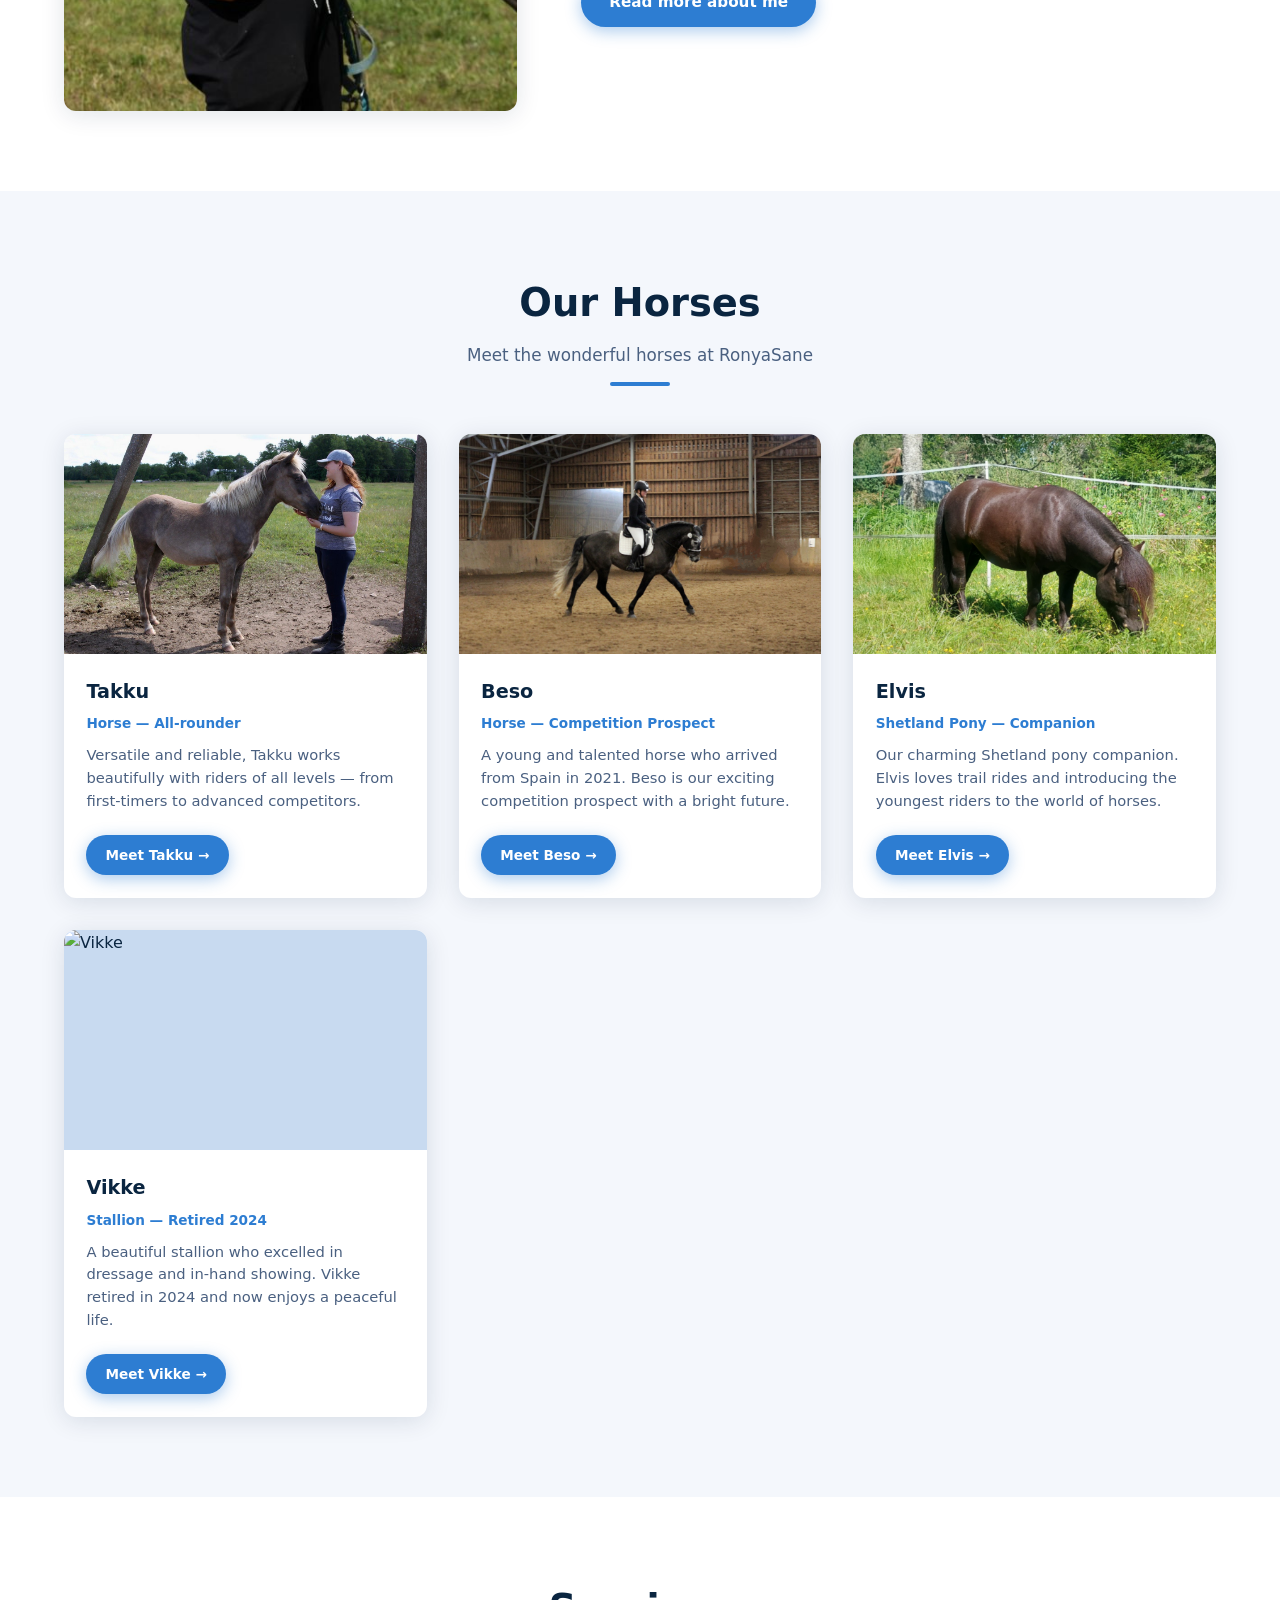
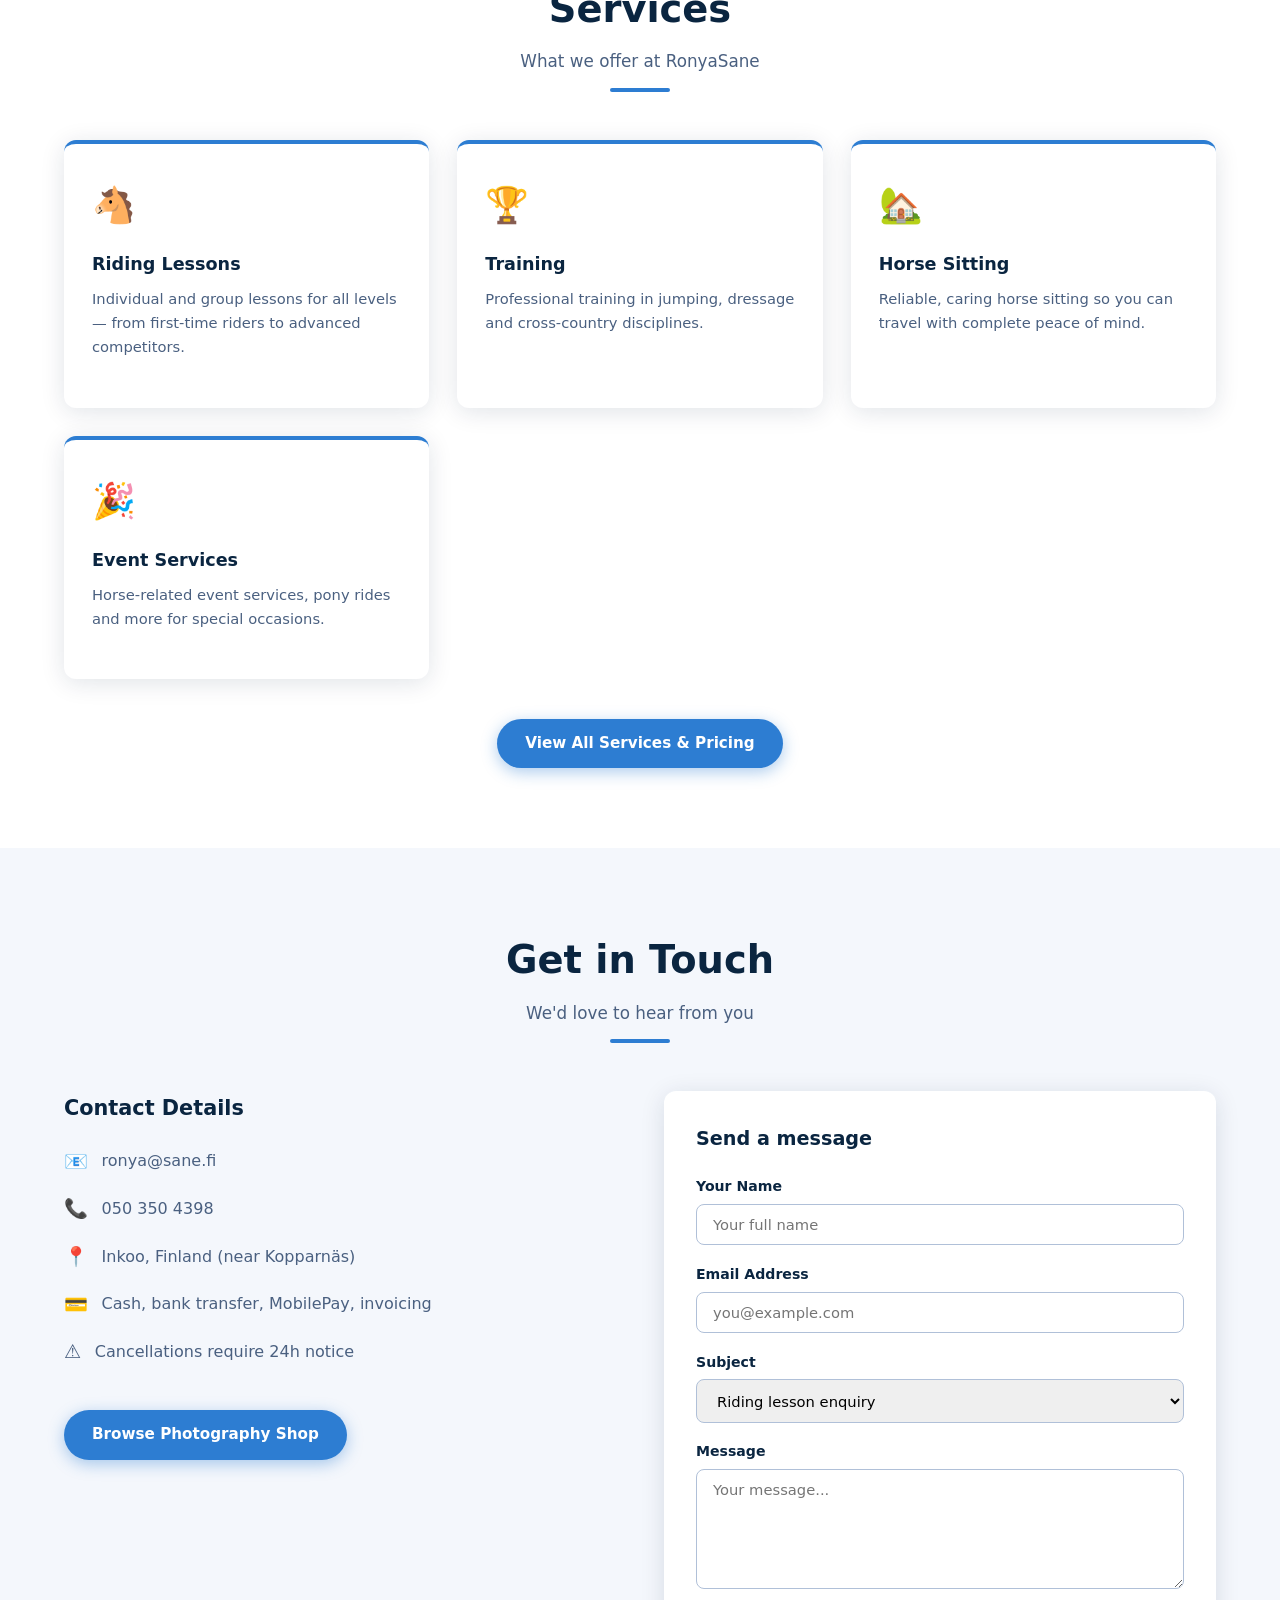
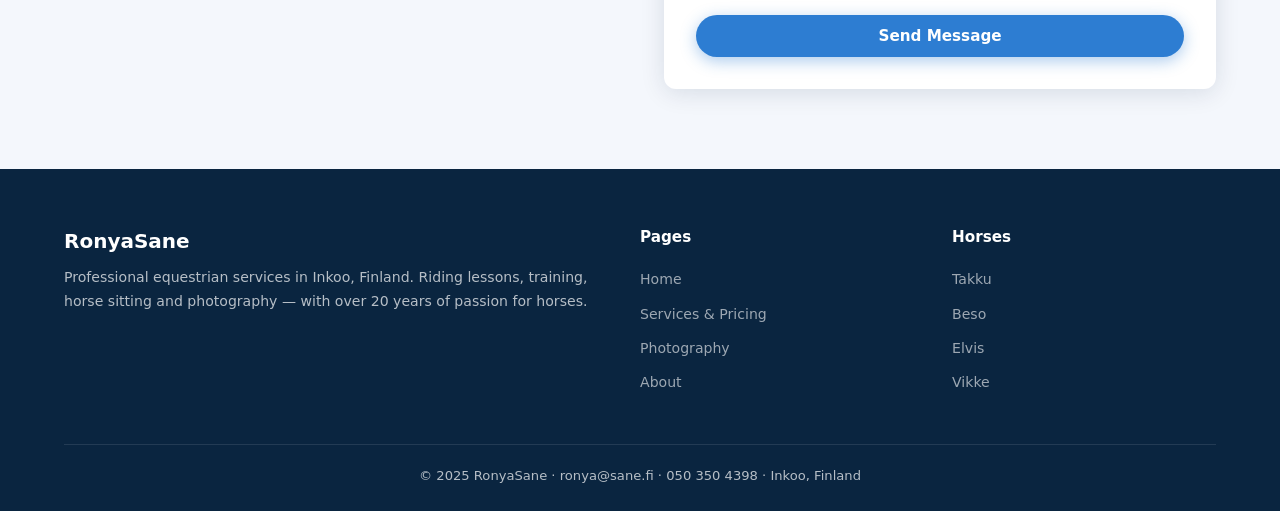
==== commit da0c2477: "fix: match photo filenames to actual uploaded files - photography.html: photo-1..5.jpg → photo-1..5." ====
--- a/index.html
+++ b/index.html
@@ -44,10 +44,11 @@
 -->
 <section class="hero">
   <div class="hero-slides">
-    <div class="hero-slide active" style="background-image: url('photos/slideshow/slide1.jpg')"></div>
-    <div class="hero-slide" style="background-image: url('photos/slideshow/slide2.jpg')"></div>
-    <div class="hero-slide" style="background-image: url('photos/slideshow/slide3.jpg')"></div>
-    <!-- Add more: <div class="hero-slide" style="background-image: url('photos/slideshow/slide4.jpg')"></div> -->
+    <div class="hero-slide active" style="background-image: url('photos/slideshow/slide-1.jpg')"></div>
+    <div class="hero-slide" style="background-image: url('photos/slideshow/slide-2.jpg')"></div>
+    <div class="hero-slide" style="background-image: url('photos/slideshow/slide-3.jpg')"></div>
+    <!-- Add more slides: upload photo to photos/slideshow/, then copy a line above and update the filename -->
+    <!-- Example: <div class="hero-slide" style="background-image: url('photos/slideshow/slide-4.jpg')"></div> -->
   </div>
   <div class="hero-overlay"></div>
   <div class="hero-content">
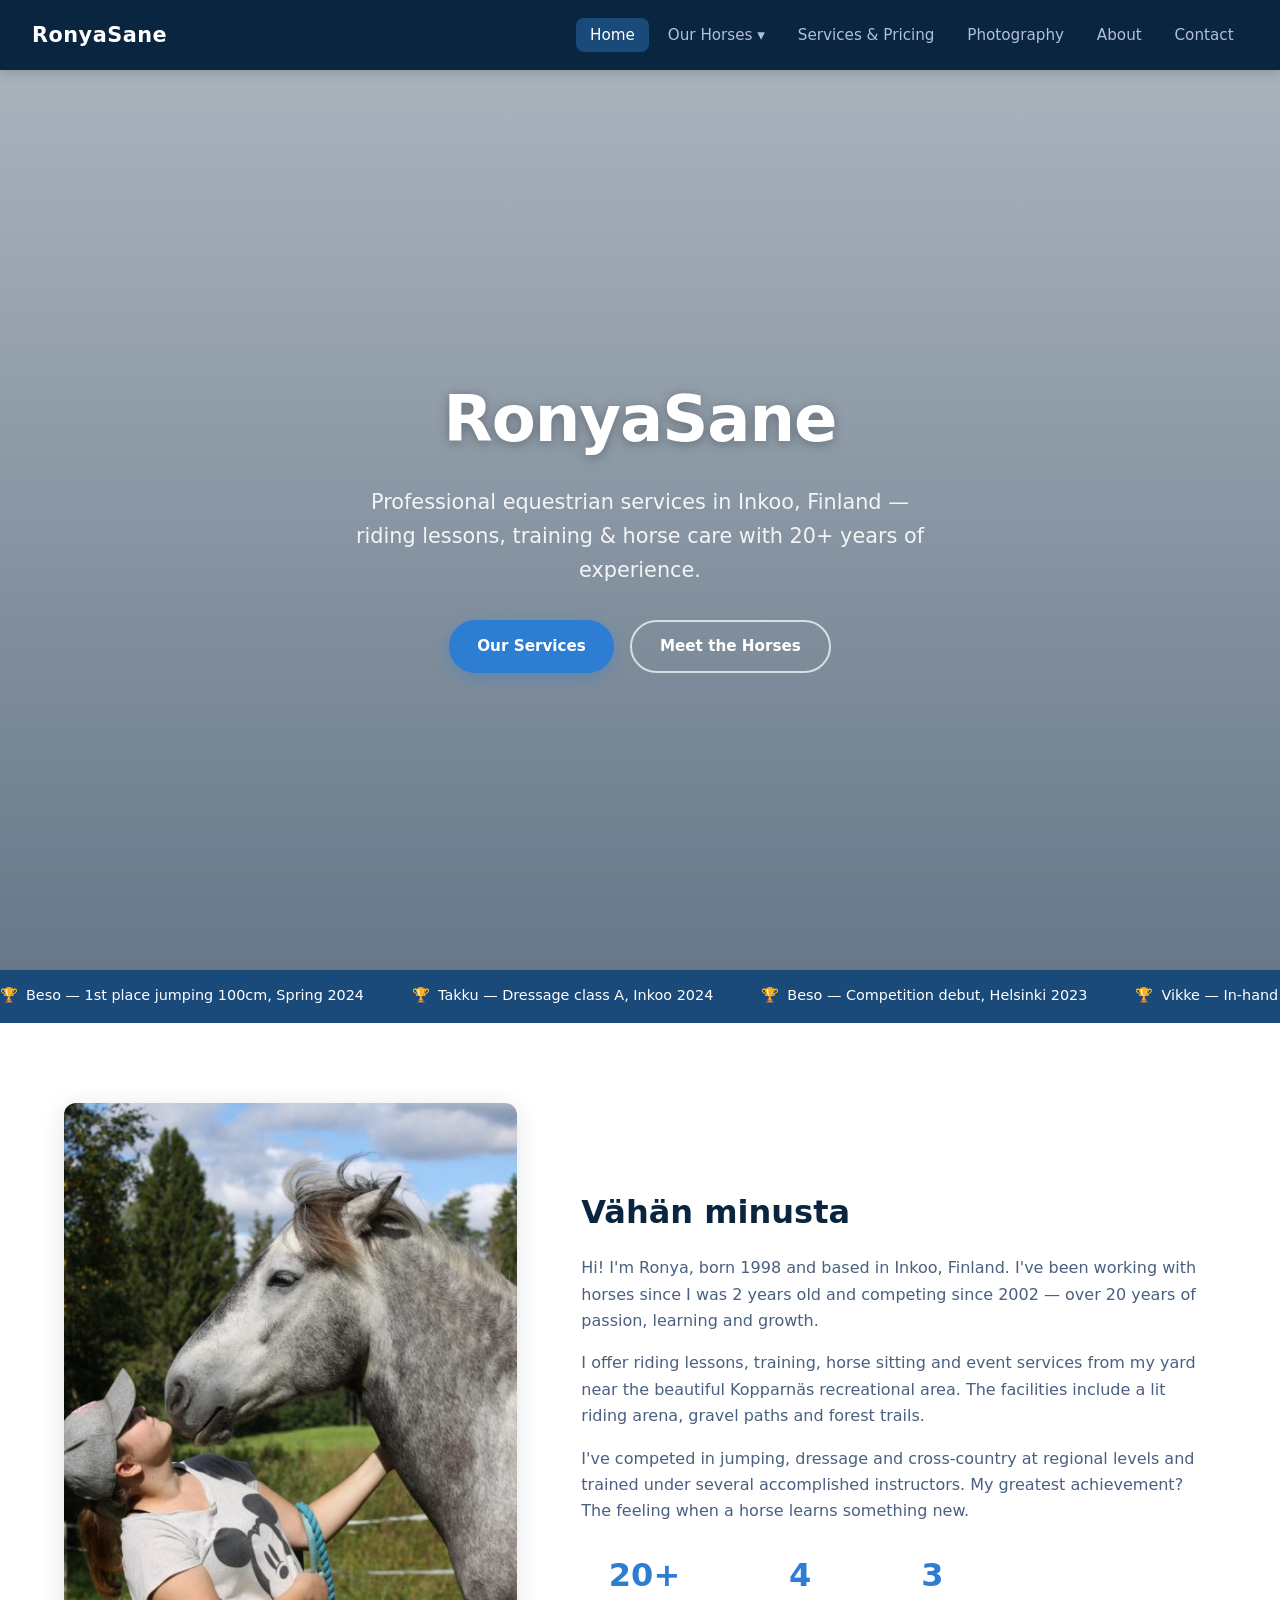
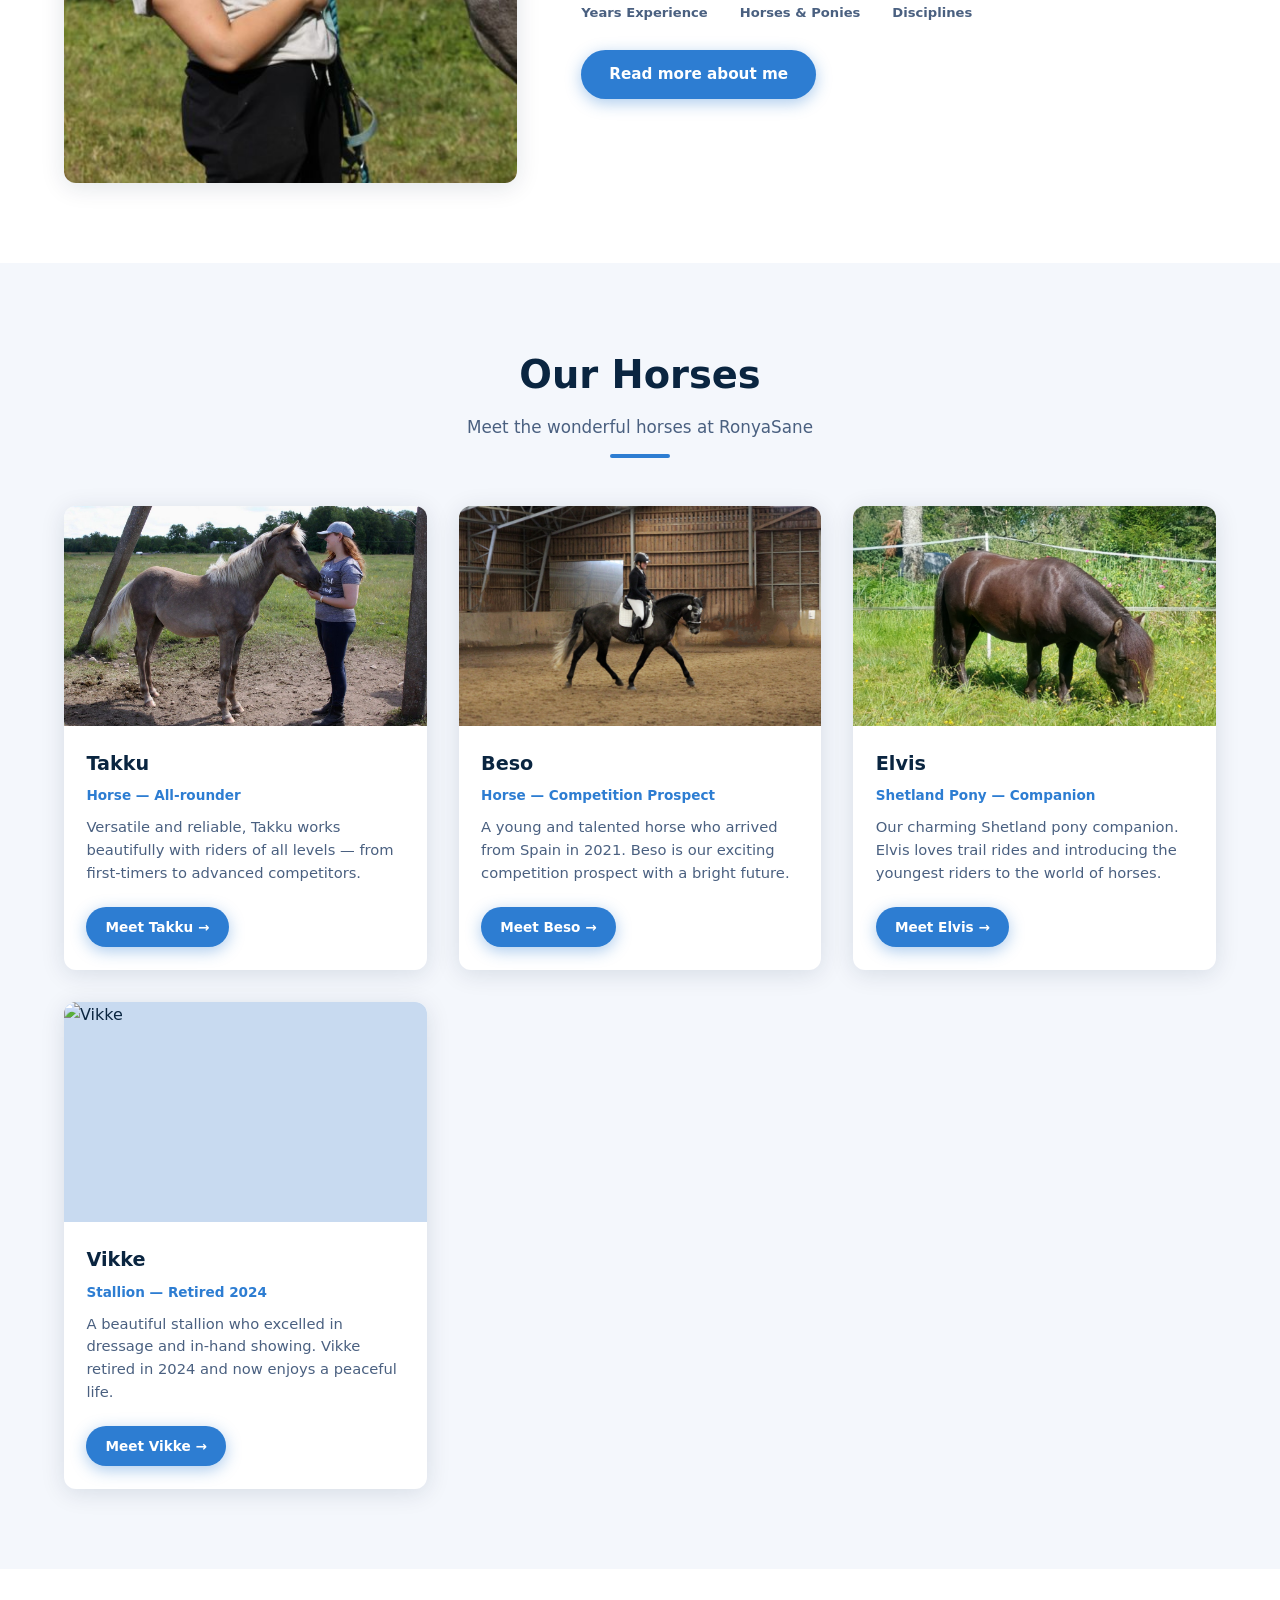
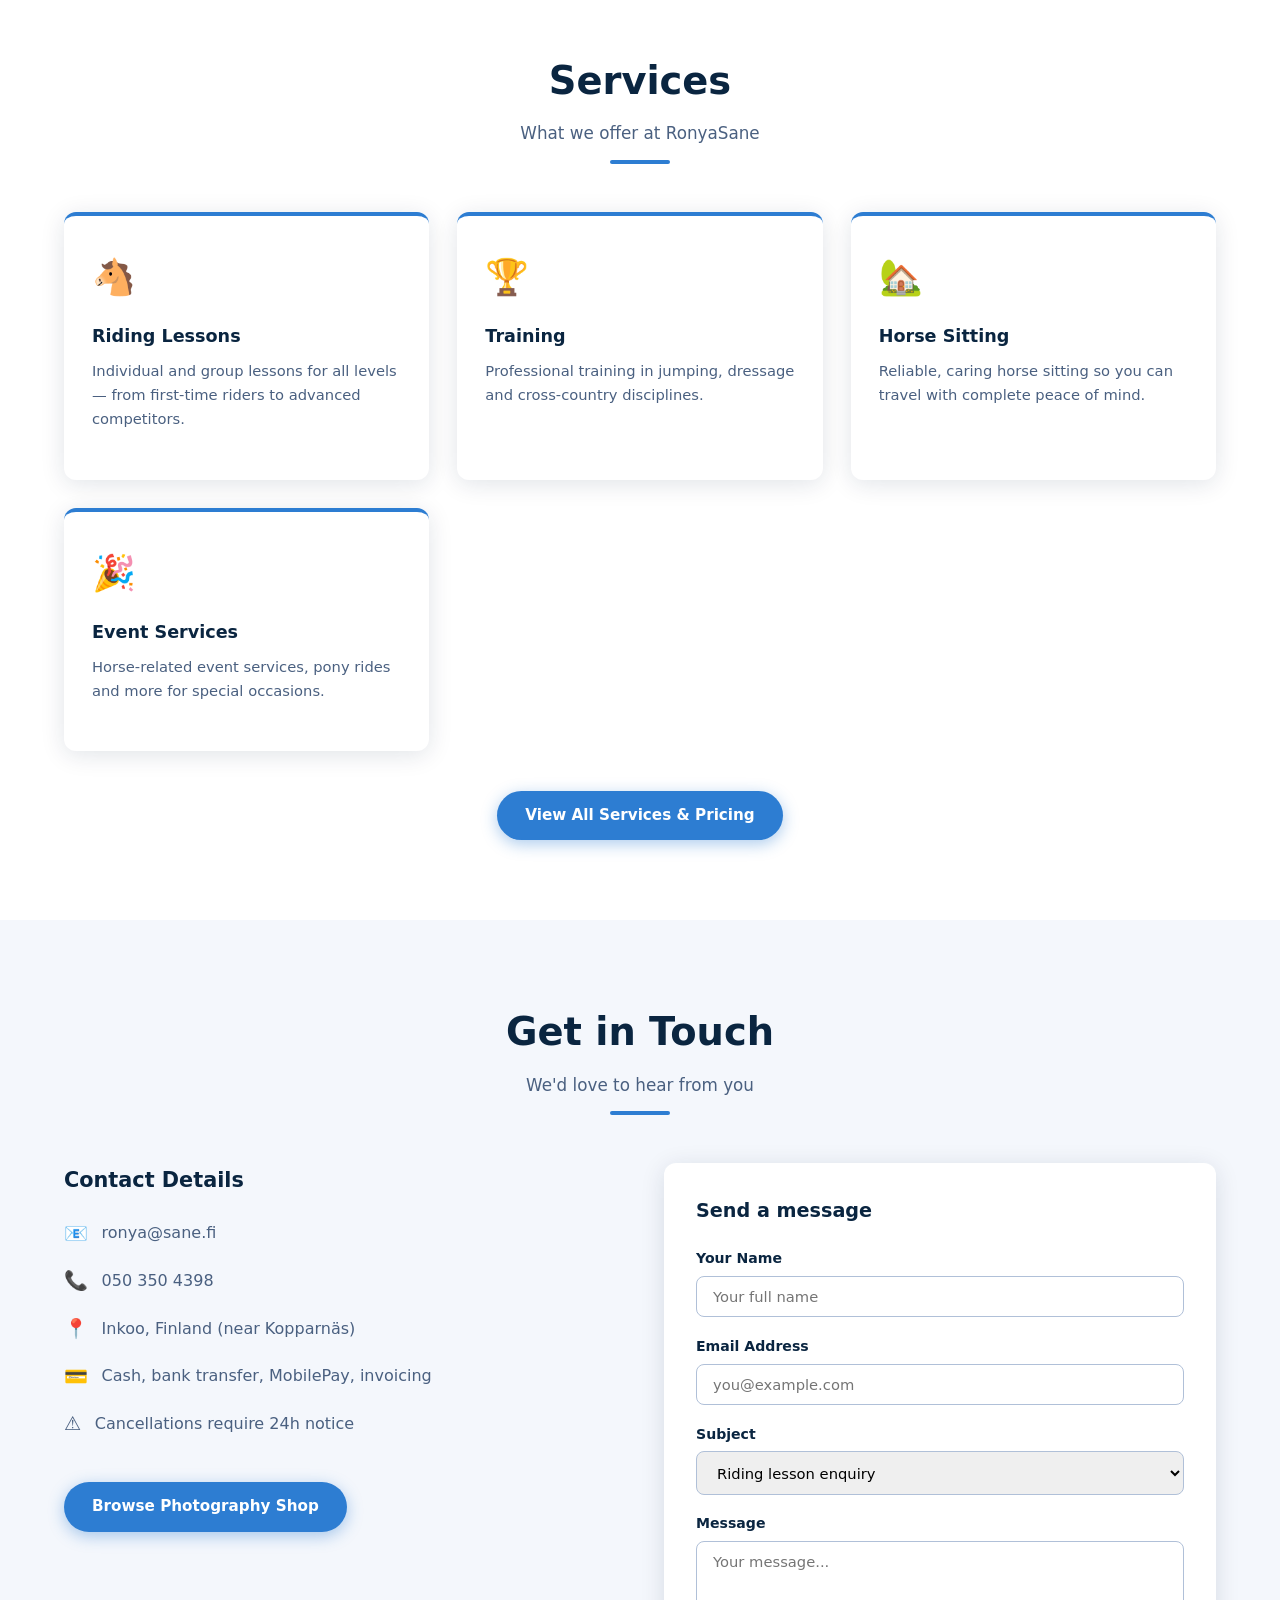
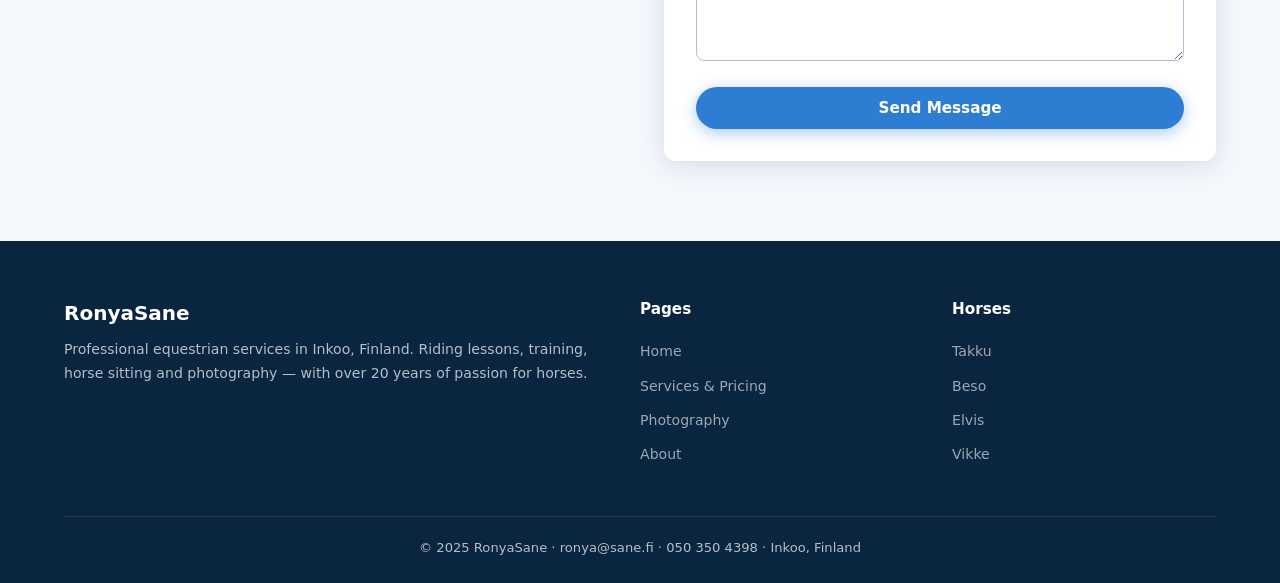
==== commit 19a5fc24: "feat: replace hero slideshow with fixed background video - index.html: video element with data-speed" ====
--- a/index.html
+++ b/index.html
@@ -35,21 +35,28 @@
   </button>
 </nav>
 
-<!-- ===== HERO SLIDESHOW =====
-  HOW TO ADD PHOTOS TO THE SLIDESHOW:
-  1. Upload your photo to the photos/slideshow/ folder in GitHub
-  2. Copy one of the <div class="hero-slide"> blocks below
-  3. Change the filename in background-image to match your new photo
-  Photo format: JPG, recommended size 1920x1080px
+<!-- ===== HERO VIDEO BACKGROUND =====
+  FILE NAME : videos/hero.mp4
+  Upload your video to the "videos" folder in GitHub, named exactly: hero.mp4
+  Recommended format: MP4 (H.264), 1080p or 4K
+
+  SPEED CONTROL: change the number in  data-speed  below.
+    0.5  = half speed (slow, cinematic)
+    0.75 = slightly slower than normal  ← default
+    1.0  = normal speed
+    1.5  = 50% faster
 -->
 <section class="hero">
-  <div class="hero-slides">
-    <div class="hero-slide active" style="background-image: url('photos/slideshow/slide-1.jpg')"></div>
-    <div class="hero-slide" style="background-image: url('photos/slideshow/slide-2.jpg')"></div>
-    <div class="hero-slide" style="background-image: url('photos/slideshow/slide-3.jpg')"></div>
-    <!-- Add more slides: upload photo to photos/slideshow/, then copy a line above and update the filename -->
-    <!-- Example: <div class="hero-slide" style="background-image: url('photos/slideshow/slide-4.jpg')"></div> -->
-  </div>
+  <video
+    class="hero-video"
+    data-speed="0.75"
+    autoplay
+    muted
+    loop
+    playsinline
+    preload="auto"
+    src="videos/hero.mp4"
+  ></video>
   <div class="hero-overlay"></div>
   <div class="hero-content">
     <h1>RonyaSane</h1>
@@ -59,7 +66,6 @@
       <a href="#horses" class="btn btn-outline">Meet the Horses</a>
     </div>
   </div>
-  <div class="hero-dots"></div>
 </section>
 
 <!-- ===== ACHIEVEMENTS TICKER =====
--- a/css/style.css
+++ b/css/style.css
@@ -79,21 +79,23 @@
 .hamburger { display: none; flex-direction: column; gap: 5px; cursor: pointer; padding: 4px; background: none; border: none; }
 .hamburger span { display: block; width: 24px; height: 2px; background: var(--white); border-radius: 2px; transition: all var(--transition); }
 
-/* ===== HERO SLIDESHOW ===== */
+/* ===== HERO VIDEO BACKGROUND ===== */
 .hero {
-  position: relative; height: 92vh; overflow: hidden;
+  position: relative; height: 100vh;
   display: flex; align-items: center; justify-content: center;
 }
-.hero-slides { position: absolute; inset: 0; }
-.hero-slide {
-  position: absolute; inset: 0;
-  background-size: cover; background-position: center;
-  opacity: 0; transition: opacity 1.4s ease;
-}
-.hero-slide.active { opacity: 1; }
+/* Video stays fixed while the page scrolls over it */
+.hero-video {
+  position: fixed;
+  top: 0; left: 0;
+  width: 100%; height: 100%;
+  object-fit: cover;
+  z-index: -1;
+  pointer-events: none;
+}
 .hero-overlay {
   position: absolute; inset: 0;
-  background: linear-gradient(to bottom, rgba(10,37,64,0.4) 0%, rgba(10,37,64,0.65) 100%);
+  background: linear-gradient(to bottom, rgba(10,37,64,0.35) 0%, rgba(10,37,64,0.62) 100%);
 }
 .hero-content {
   position: relative; z-index: 2;
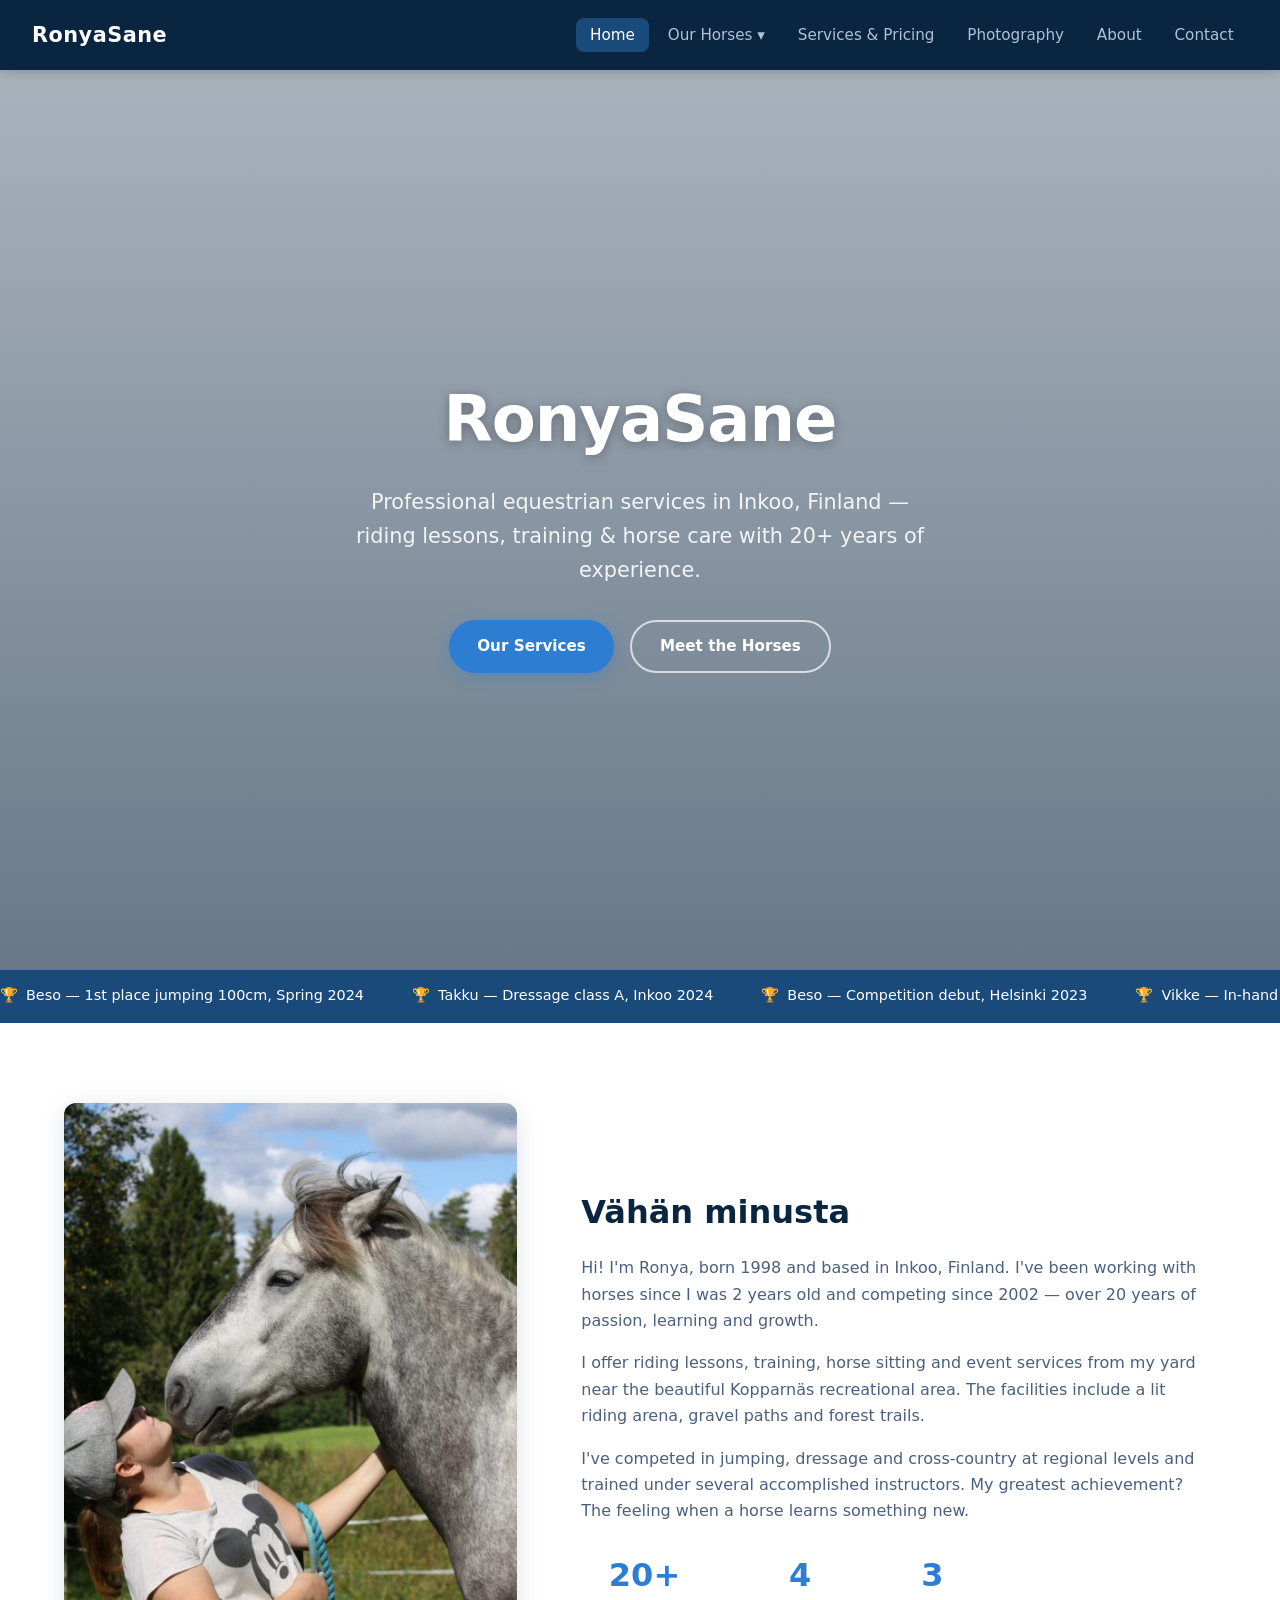
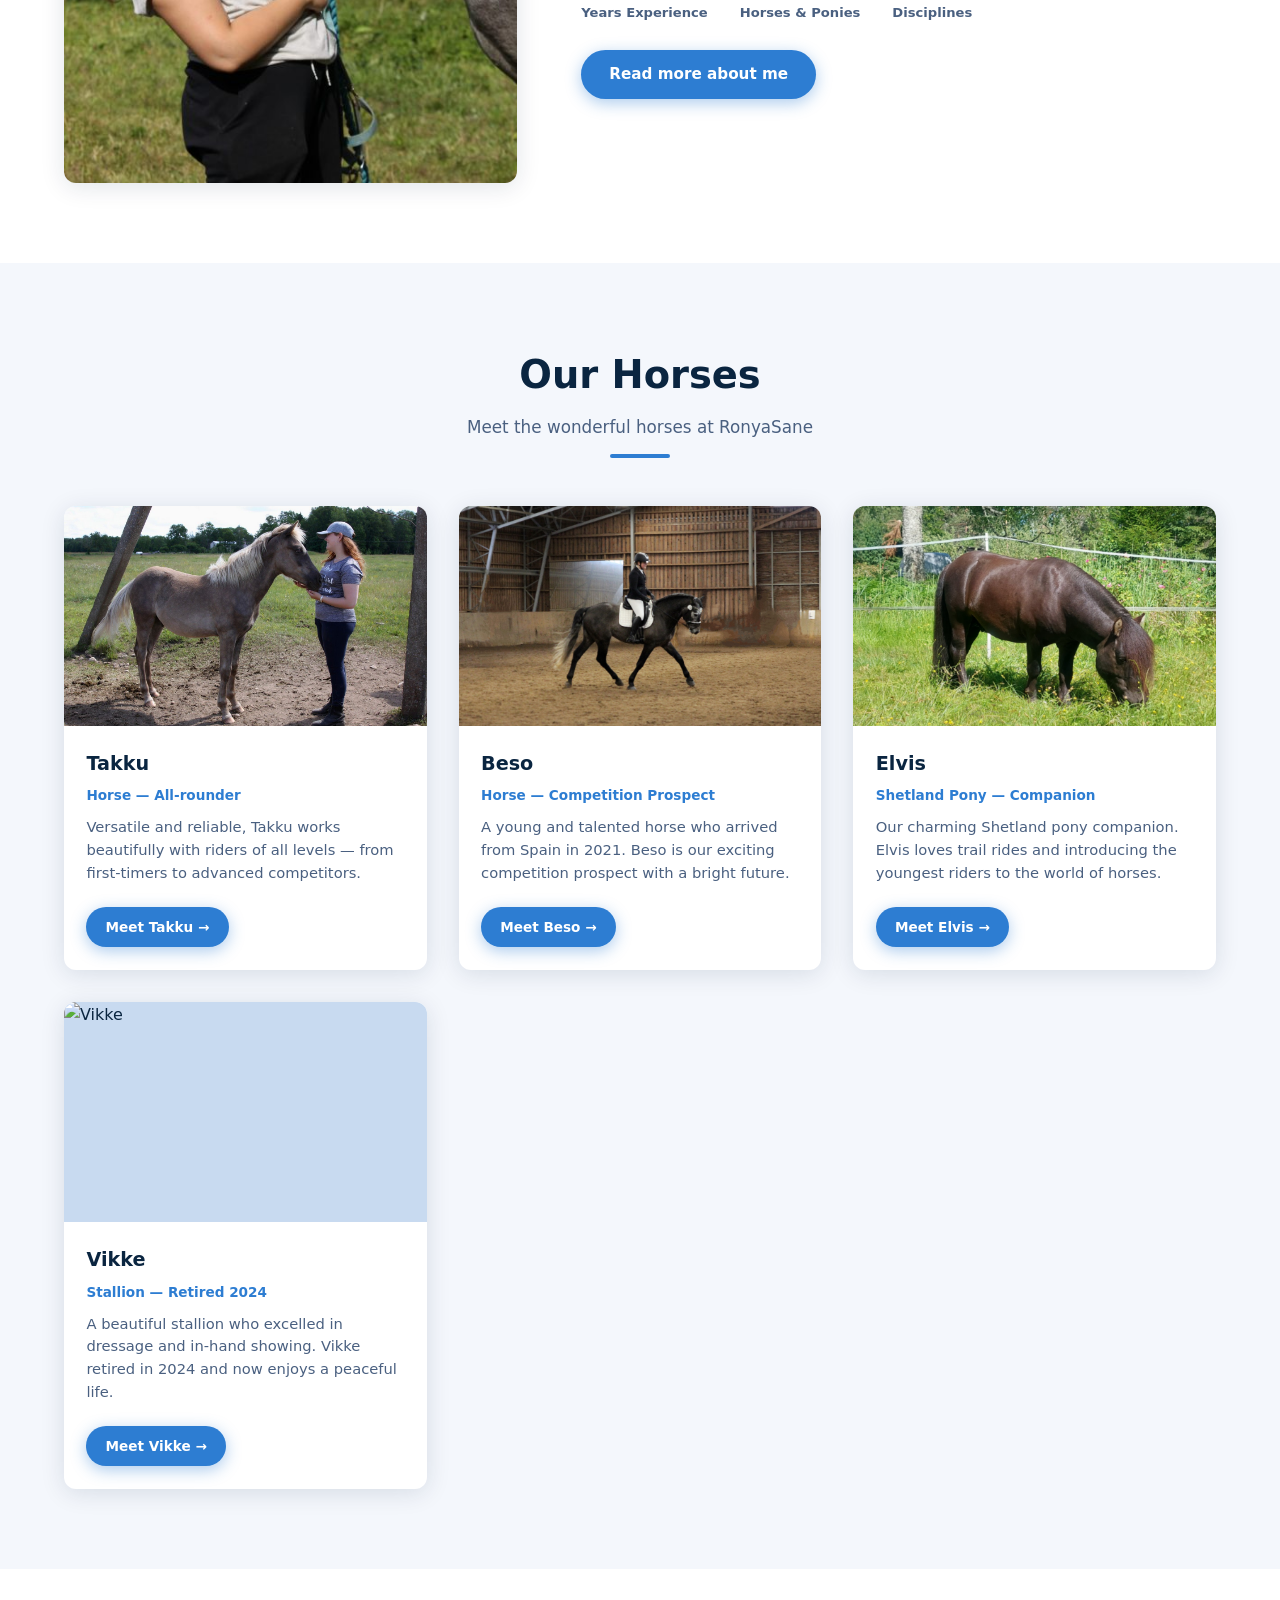
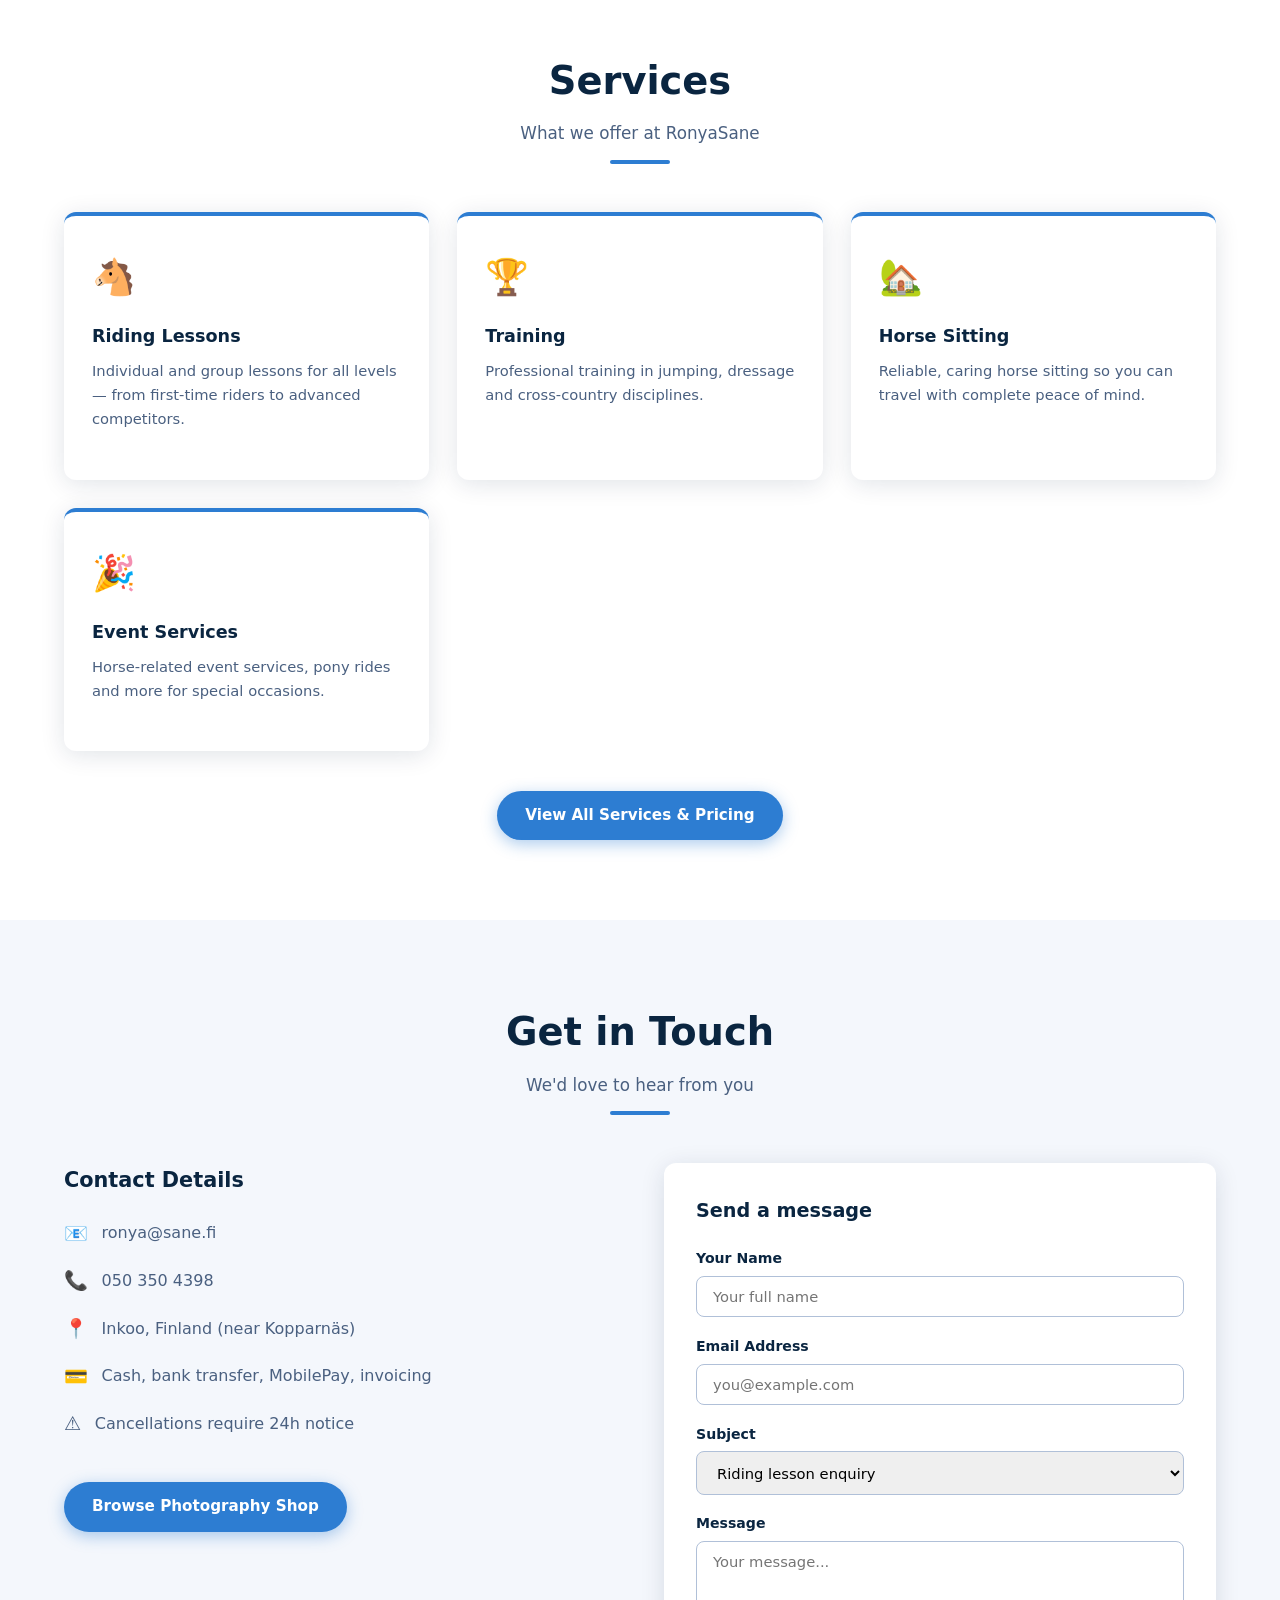
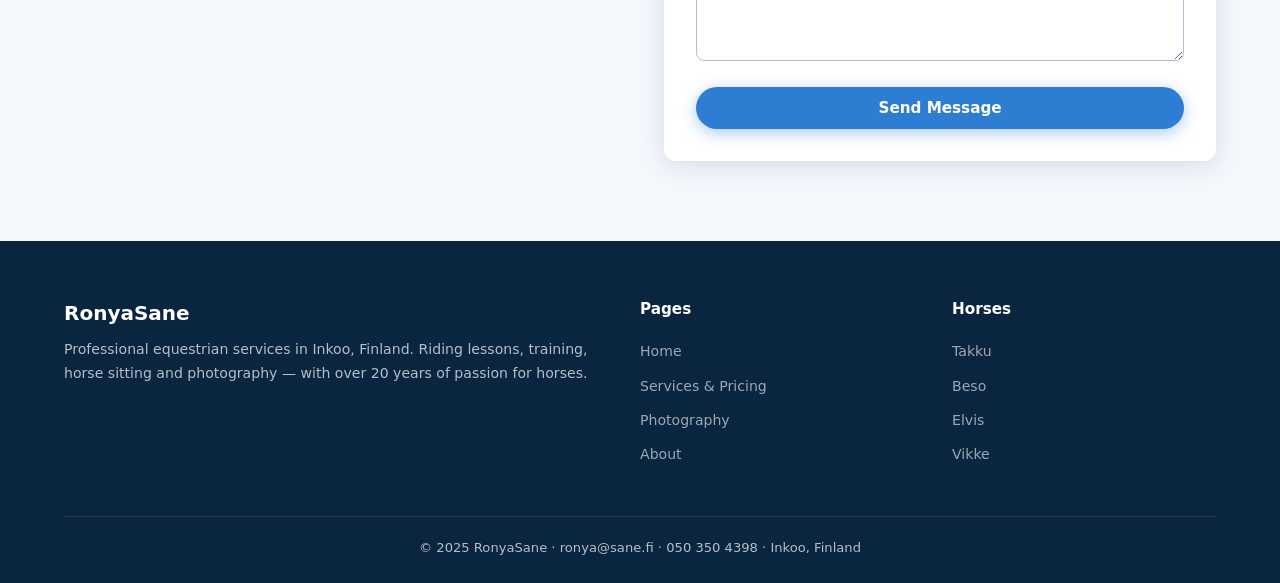
==== commit 76f11914: "fix: video speed 0.5, revert to absolute position hero video" ====
--- a/index.html
+++ b/index.html
@@ -49,13 +49,13 @@
 <section class="hero">
   <video
     class="hero-video"
-    data-speed="0.75"
+    data-speed="0.5"
     autoplay
     muted
     loop
     playsinline
     preload="auto"
-    src="videos/hero.mp4"
+    src="videos/hero.MP4"
   ></video>
   <div class="hero-overlay"></div>
   <div class="hero-content">
--- a/css/style.css
+++ b/css/style.css
@@ -81,20 +81,19 @@
 
 /* ===== HERO VIDEO BACKGROUND ===== */
 .hero {
-  position: relative; height: 100vh;
+  position: relative; height: 100vh; overflow: hidden;
   display: flex; align-items: center; justify-content: center;
 }
-/* Video stays fixed while the page scrolls over it */
 .hero-video {
-  position: fixed;
+  position: absolute;
   top: 0; left: 0;
   width: 100%; height: 100%;
   object-fit: cover;
-  z-index: -1;
+  z-index: 0;
   pointer-events: none;
 }
 .hero-overlay {
-  position: absolute; inset: 0;
+  position: absolute; inset: 0; z-index: 1;
   background: linear-gradient(to bottom, rgba(10,37,64,0.35) 0%, rgba(10,37,64,0.62) 100%);
 }
 .hero-content {
